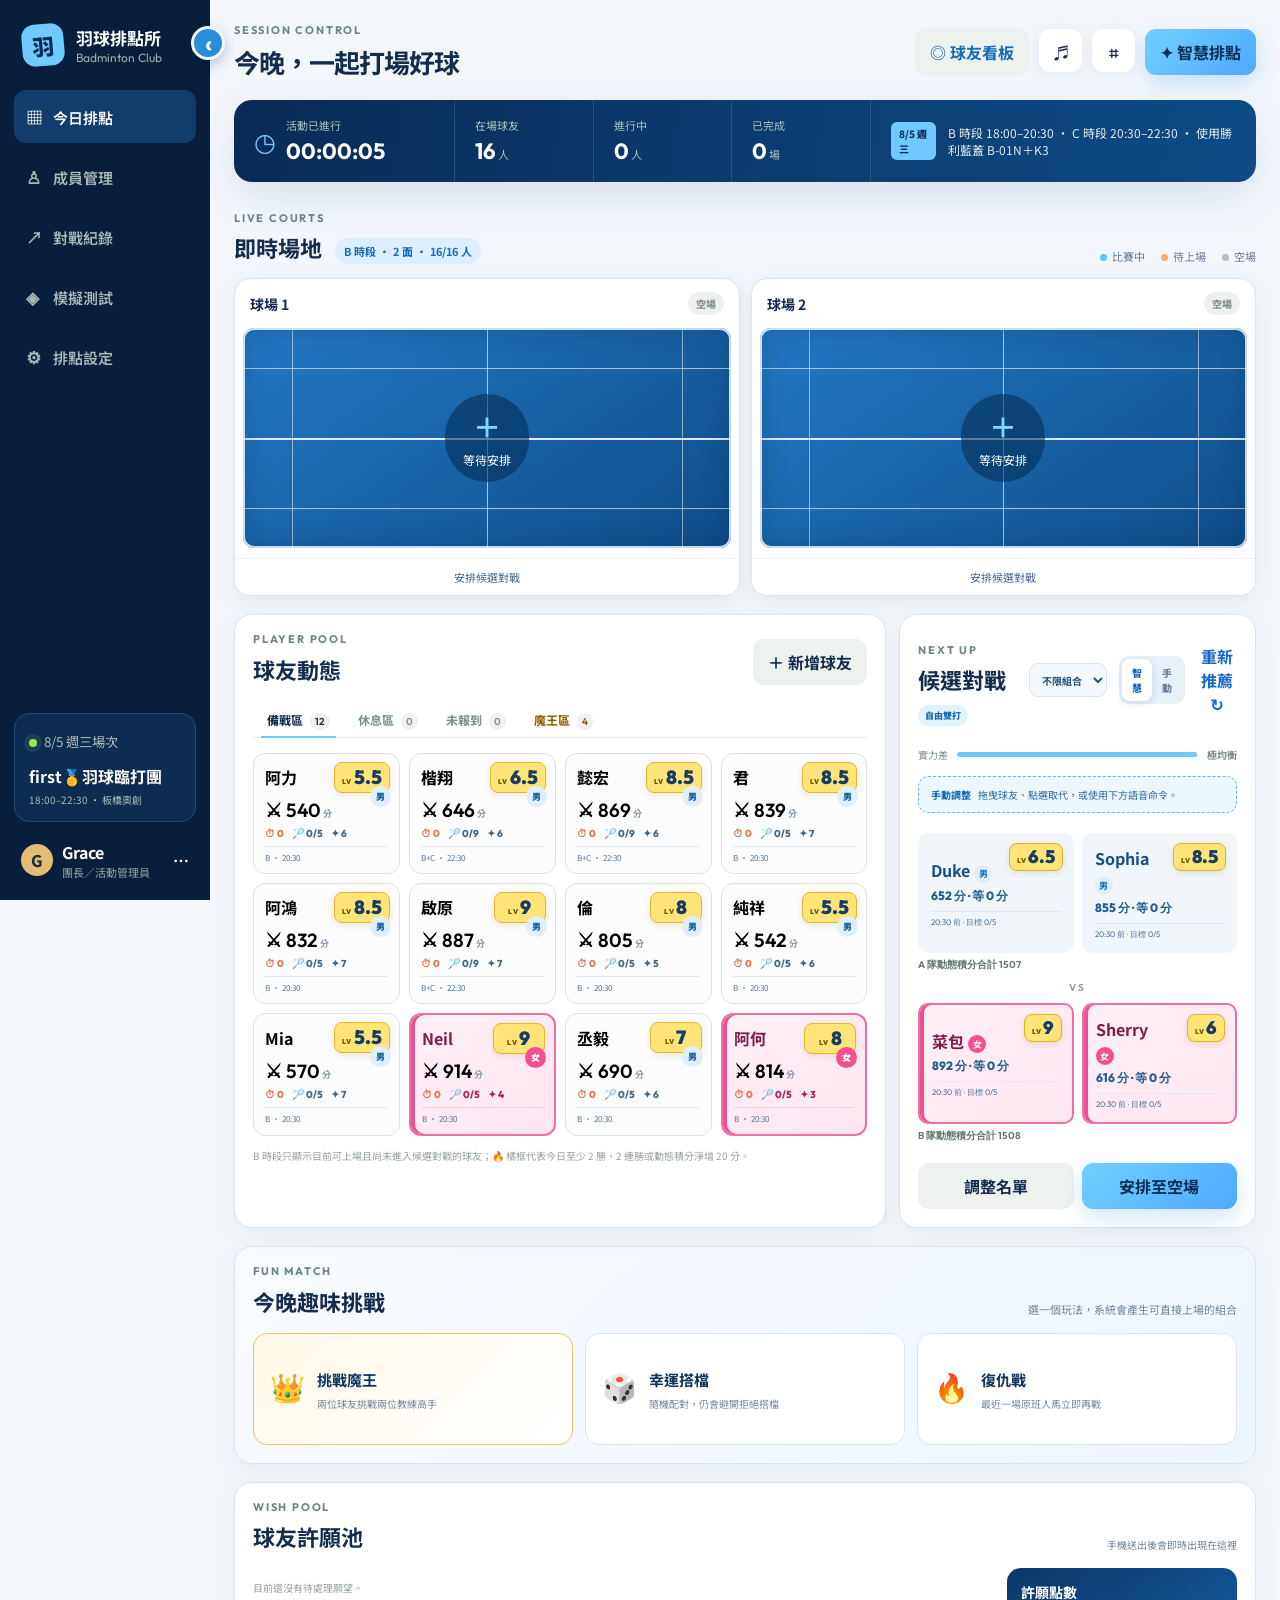
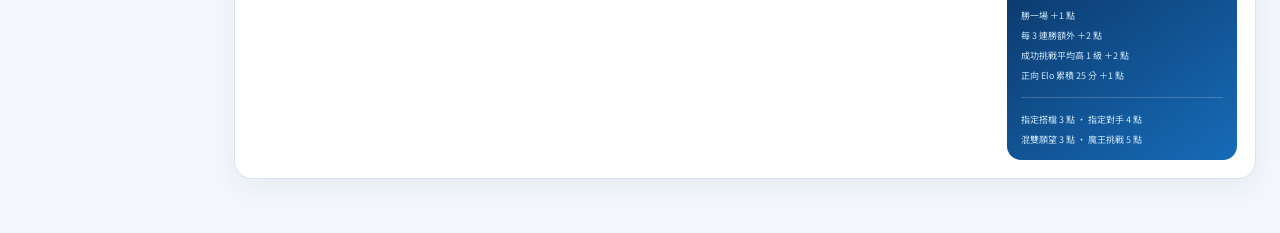
==== index.html @ 1ec9448b "Initial badminton management and player console" ====
<!doctype html>
<html lang="zh-Hant">
<head>
  <meta charset="UTF-8" />
  <meta name="viewport" content="width=device-width, initial-scale=1.0" />
  <meta name="theme-color" content="#102c2a" />
  <title>羽球排點所｜團隊場次管理</title>
  <link rel="preconnect" href="https://fonts.googleapis.com">
  <link rel="preconnect" href="https://fonts.gstatic.com" crossorigin>
  <link href="https://fonts.googleapis.com/css2?family=Noto+Sans+TC:wght@400;500;600;700;800;900&family=Outfit:wght@500;600;700&display=swap" rel="stylesheet">
  <link rel="stylesheet" href="styles.css" />
</head>
<body>
  <div class="app-shell" id="app-shell">
    <aside class="sidebar" aria-label="主要功能選單">
      <div class="brand"><span class="brand-mark">羽</span><div><strong>羽球排點所</strong><small>Badminton Club</small></div></div>
      <button class="sidebar-toggle" id="sidebar-toggle" type="button" aria-label="收起選單" aria-expanded="true" title="收起選單"><span>‹</span></button>
      <nav id="nav">
        <button class="nav-item active" data-view="courts" title="今日排點"><span>▦</span><em>今日排點</em></button>
        <button class="nav-item" data-view="members" title="成員管理"><span>♙</span><em>成員管理</em></button>
        <button class="nav-item" data-view="history" title="對戰紀錄"><span>↗</span><em>對戰紀錄</em></button>
        <button class="nav-item" data-view="simulation" title="模擬測試"><span>◈</span><em>模擬測試</em></button>
        <button class="nav-item" data-view="settings" title="排點設定"><span>⚙</span><em>排點設定</em></button>
      </nav>
      <div class="session-mini">
        <span class="live-dot"></span><small>8/5 週三場次</small>
        <strong>first🥇羽球臨打團</strong>
        <p>18:00–22:30 · 板橋奧創</p>
      </div>
      <button class="profile"><span class="avatar">G</span><span><strong>Grace</strong><small>團長／活動管理員</small></span><b>⋯</b></button>
    </aside>

    <main>
      <header class="topbar">
        <div><p class="eyebrow" id="eyebrow">SESSION CONTROL</p><h1 id="page-title">今晚，一起打場好球</h1></div>
        <div class="header-actions"><button class="secondary live-board-button" id="open-live-board">◎ 球友看板</button><button class="icon-button" id="sound-toggle" title="語音播報">♬</button><button class="icon-button" id="fullscreen" title="全螢幕">⌗</button><button class="primary" id="auto-arrange">✦ 智慧排點</button></div>
      </header>

      <section id="courts-view" class="view active">
        <div class="status-strip">
          <div><span class="status-icon">◷</span><p>活動已進行</p><strong id="elapsed">01:26:32</strong></div>
          <div><p>在場球友</p><strong id="onsite-count">18</strong><small> 人</small></div>
          <div><p>進行中</p><strong id="playing-count">8</strong><small> 人</small></div>
          <div><p>已完成</p><strong id="finished-count">12</strong><small> 場</small></div>
          <div class="announcement"><span>8/5 週三</span><p id="announcement">B 時段 18:00–20:30 · C 時段 20:30–22:30 · 使用勝利藍蓋 B-01N＋K3</p></div>
        </div>

        <div class="section-heading"><div><p class="eyebrow">LIVE COURTS</p><h2>即時場地 <span id="court-session-label" class="session-court-badge"></span></h2></div><div class="legend"><span><i class="dot playing"></i>比賽中</span><span><i class="dot ready"></i>待上場</span><span><i class="dot idle"></i>空場</span></div></div>
        <div id="court-grid" class="court-grid"></div>

        <div class="workspace-grid">
          <section class="panel player-pool">
            <div class="panel-head"><div><p class="eyebrow">PLAYER POOL</p><h2>球友動態</h2></div><button class="secondary" id="add-player">＋ 新增球友</button></div>
            <div class="tabs" id="pool-tabs"><button class="active" data-pool="waiting">備戰區 <b id="waiting-badge">0</b></button><button data-pool="resting">休息區 <b id="resting-badge">0</b></button><button data-pool="absent">未報到 <b id="absent-badge">0</b></button><button class="boss-tab" data-pool="boss">魔王區 <b id="boss-badge">4</b></button></div>
            <div id="player-pool" class="player-cards"></div>
            <p class="pool-hint" id="pool-availability-hint">備戰區只顯示目前時段可上場的球友。</p>
          </section>

          <section class="panel next-up" id="next-up-panel">
            <div class="panel-head"><div><p class="eyebrow">NEXT UP</p><h2>候選對戰 <span id="suggestion-match-type" class="match-type-tag">自由雙打</span></h2></div><div class="candidate-controls"><select id="match-type-mode" aria-label="雙打模式"><option value="any">不限組合</option><option value="men">男雙</option><option value="women">女雙</option><option value="mixed">混雙</option></select><div class="mode-toggle" aria-label="排點模式"><button id="auto-mode" class="active" aria-pressed="true">智慧</button><button id="manual-mode" aria-pressed="false">手動</button></div><button class="text-button" id="refresh-match">重新推薦 ↻</button></div></div>
            <div class="match-balance"><span>實力差</span><div><i id="balance-bar"></i></div><strong id="balance-label">均衡</strong></div>
            <div id="manual-guide" class="manual-guide" hidden><b>手動調整</b><span>從左側拖曳球友到下方任一人名；手機可先點球友，再點要取代的位置。</span></div>
            <form id="voice-command-form" class="voice-command-bar" hidden><button id="voice-listen" type="button" aria-label="開始語音輸入">🎙 說話</button><input id="voice-command" autocomplete="off" enterkeyhint="go" placeholder="例如：阿力換楷翔"><button type="submit">套用</button><small id="voice-command-hint">可說「阿力換楷翔」或「第一位換阿力」</small></form>
            <div id="suggestion" class="suggestion"></div>
            <div class="suggestion-actions"><button class="secondary" id="edit-suggestion">調整名單</button><button class="primary wide" id="assign-match">安排至空場</button></div>
          </section>
        </div>

        <section class="panel fun-zone">
          <div class="panel-head"><div><p class="eyebrow">FUN MATCH</p><h2>今晚趣味挑戰</h2></div><span id="fun-status" class="fun-status">選一個玩法，系統會產生可直接上場的組合</span></div>
          <div class="fun-activities">
            <button class="fun-activity boss-challenge" data-fun="boss"><span>👑</span><strong>挑戰魔王</strong><small>兩位球友挑戰兩位教練高手</small></button>
            <button class="fun-activity" data-fun="lucky"><span>🎲</span><strong>幸運搭檔</strong><small>隨機配對，仍會避開拒絕搭檔</small></button>
            <button class="fun-activity" data-fun="revenge"><span>🔥</span><strong>復仇戰</strong><small>最近一場原班人馬立即再戰</small></button>
          </div>
        </section>

        <section class="panel wish-zone">
          <div class="panel-head"><div><p class="eyebrow">WISH POOL</p><h2>球友許願池</h2></div><span class="wish-sync">手機送出後會即時出現在這裡</span></div>
          <div class="wish-layout"><div id="admin-wish-list" class="admin-wish-list"><p class="pool-hint">目前還沒有球友許願。</p></div><aside class="wish-rules"><strong>許願點數</strong><span>勝一場 ＋1 點</span><span>每 3 連勝額外 ＋2 點</span><span>成功挑戰平均高 1 級 ＋2 點</span><span>正向 Elo 累積 25 分 ＋1 點</span><hr><span>指定搭檔 3 點 · 指定對手 4 點</span><span>混雙願望 3 點 · 魔王挑戰 5 點</span></aside></div>
        </section>
      </section>

      <section id="members-view" class="view">
        <div class="page-toolbar"><div><p class="eyebrow">CLUB ROSTER</p><h2>成員管理</h2><p>管理常駐球友、程度分數與搭檔偏好。</p></div><button class="primary" id="add-member">＋ 新增成員</button></div>
        <div class="member-summary" id="member-summary"></div>
        <div class="panel table-panel"><div class="table-tools"><input id="member-search" placeholder="搜尋姓名…"/><select id="level-filter"><option value="all">所有程度</option><option value="進階">進階</option><option value="中階">中階</option><option value="初階">初階</option></select></div><div class="table-wrap"><table><thead><tr><th>成員（點名稱編輯）</th><th>性別</th><th>報名等級</th><th>動態積分</th><th>許願點</th><th>程度</th><th>出席</th><th>勝率</th><th>偏好搭檔</th><th>拒絕搭檔</th><th>可上場時段</th><th>目標場數</th></tr></thead><tbody id="member-table"></tbody></table></div></div>
      </section>

      <section id="history-view" class="view">
        <div class="page-toolbar"><div><p class="eyebrow">MATCH ARCHIVE</p><h2>今晚對戰紀錄</h2><p>快速回顧每場對戰、比分與積分變化。</p></div><button class="secondary" id="export-history">匯出 CSV</button></div>
        <div class="history-layout"><div class="panel"><div id="history-list" class="history-list"></div></div><aside class="panel leaderboard"><p class="eyebrow">LEADERBOARD</p><h2>今晚戰績</h2><div id="leaderboard"></div></aside></div>
      </section>

      <section id="simulation-view" class="view">
        <div class="page-toolbar"><div><p class="eyebrow">SIMULATION LAB</p><h2>排點模擬與品質測試</h2><p>使用目前的模擬球友資料，在不影響正式場次的情況下批次驗證排點結果。</p></div><div class="simulation-actions"><button class="secondary" id="export-simulation">匯出報告</button><button class="primary" id="run-simulation">▶ 執行 30 場測試</button></div></div>
        <div class="simulation-banner"><div><span class="pulse-ring"></span><strong id="simulation-status">測試資料已準備</strong><small id="simulation-time">等待執行</small></div><p>測試目標：兼顧實力平衡、等待公平與上場次數平均。</p></div>
        <div id="simulation-metrics" class="simulation-metrics"></div>
        <div class="simulation-layout">
          <section class="panel"><div class="panel-head"><div><p class="eyebrow">TEST RESULTS</p><h2>驗證項目</h2></div><span id="test-score" class="test-score">—</span></div><div id="test-results" class="test-results"></div></section>
          <section class="panel"><div class="panel-head"><div><p class="eyebrow">PARTICIPATION</p><h2>上場次數分布</h2></div></div><div id="participation-chart" class="participation-chart"></div></section>
        </div>
        <section class="panel simulation-table-panel"><div class="panel-head"><div><p class="eyebrow">MATCH SAMPLE</p><h2>排點明細</h2></div><span class="table-note">顯示最近一次測試的 30 場結果</span></div><div class="table-wrap"><table><thead><tr><th>場次</th><th>A 隊</th><th>A 隊總分</th><th>B 隊</th><th>B 隊總分</th><th>實力差</th><th>品質</th></tr></thead><tbody id="simulation-table"></tbody></table></div></section>
      </section>

      <section id="settings-view" class="view">
        <div class="page-toolbar"><div><p class="eyebrow">ARRANGEMENT RULES</p><h2>排點設定</h2><p>調整今晚的公平性、場地與輪替規則。</p></div><button class="primary" id="save-settings">儲存設定</button></div>
        <div class="settings-grid">
          <section class="panel setting-card"><p class="eyebrow">FAIRNESS</p><h3>選人策略</h3><label>優先目標<select id="priority-setting"><option>等待最久優先</option><option>已打較少優先</option><option>實力最接近優先</option></select></label><label class="switch-row"><span><b>實力配對</b><small>讓兩隊總分盡量接近</small></span><input type="checkbox" checked></label><label class="switch-row"><span><b>增加隨機性</b><small>在合理範圍內增加新鮮組合</small></span><input type="checkbox" checked></label><label class="switch-row"><span><b>避免重複搭檔</b><small>降低連續同隊機率</small></span><input type="checkbox" checked></label></section>
          <section class="panel setting-card"><p class="eyebrow">COURTS</p><h3>場地與輪替</h3><div class="court-plan"><span><b>B 時段</b><small>18:00–20:30 · 容量 16 人</small><strong>2 面</strong></span><span><b>C 時段</b><small>20:30–22:30 · 容量 24 人</small><strong>3 面</strong></span></div><div class="stepper-row"><span><b>每人上限</b><small>達上限後自動休息</small></span><div class="stepper"><button data-step="limit" data-delta="-1">−</button><strong id="limit-setting">9</strong><button data-step="limit" data-delta="1">＋</button></div></div><label class="switch-row"><span><b>自動安排下一場</b><small>只會安排至目前時段可用場地</small></span><input id="auto-setting" type="checkbox"></label><label class="switch-row"><span><b>語音播報</b><small>安排上場時朗讀球友名稱</small></span><input id="speech-setting" type="checkbox" checked></label></section>
          <section class="panel setting-card accent-card"><p class="eyebrow">SCORING</p><h3>積分與樂趣</h3><label class="switch-row"><span><b>賽後積分</b><small>依雙方實力更新積分</small></span><input type="checkbox" checked></label><label class="switch-row"><span><b>連勝徽章</b><small>連勝球友會獲得動態標記</small></span><input type="checkbox" checked></label><div class="fun-preview"><span>本週挑戰</span><strong>破冰王</strong><p>跟最多不同球友搭檔，即可解鎖 🏸</p></div></section>
        </div>
      </section>
    </main>
  </div>

  <div id="modal" class="modal" aria-hidden="true"><div class="modal-backdrop" data-close></div><div class="modal-card"><button class="modal-close" data-close>×</button><div id="modal-content"></div></div></div>
  <div id="toast" class="toast"></div>
  <script src="app.js"></script>
</body>
</html>
---- styles.css ----
:root{--ink:#142d4f;--muted:#687d98;--forest:#0b2e5a;--green:#176ac5;--mint:#ddebfa;--lime:#70c9ff;--cream:#f3f7fc;--white:#fff;--orange:#ef7d4f;--blue:#247fdf;--line:#dce6f2;--shadow:0 16px 40px rgba(14,57,105,.11)}
*{box-sizing:border-box}body{margin:0;background:var(--cream);color:var(--ink);font-family:"Noto Sans TC",sans-serif}button,input,select{font:inherit}button{cursor:pointer}.app-shell{min-height:100vh;display:grid;grid-template-columns:248px 1fr}.sidebar{background:#102c2a;color:white;padding:28px 18px 22px;display:flex;flex-direction:column;position:sticky;top:0;height:100vh}.brand{display:flex;align-items:center;gap:12px;padding:0 8px 30px}.brand-mark{display:grid;place-items:center;width:42px;height:42px;border-radius:13px;background:var(--lime);color:var(--forest);font-size:22px;font-weight:900;transform:rotate(-5deg)}.brand strong,.brand small{display:block}.brand strong{font-size:17px}.brand small{color:#9ab0aa;font:12px Outfit}nav{display:grid;gap:7px}.nav-item{border:0;background:transparent;color:#a8b9b5;border-radius:12px;padding:13px 14px;text-align:left;font-weight:600;font-size:15px}.nav-item span{display:inline-block;width:27px;font-size:17px}.nav-item.active,.nav-item:hover{color:#fff;background:#244743}.session-mini{margin-top:auto;padding:16px;background:#193936;border:1px solid #31534f;border-radius:15px}.session-mini .live-dot{display:inline-block;width:8px;height:8px;border-radius:50%;background:#95e85a;box-shadow:0 0 0 5px rgba(149,232,90,.1);margin-right:7px}.session-mini small{color:#aabbb7}.session-mini strong{display:block;margin:12px 0 4px}.session-mini p{font-size:11px;color:#aabbb7;margin:0}.profile{border:0;background:transparent;color:#fff;display:flex;align-items:center;gap:9px;padding:18px 7px 0;text-align:left}.profile span:nth-child(2){flex:1}.profile strong,.profile small{display:block}.profile small{color:#8ca39e;font-size:11px}.avatar{display:grid;place-items:center;width:32px;height:32px;border-radius:50%;background:#e5bc75;color:#17312e;font-weight:800}main{min-width:0;padding:32px 38px 60px}.topbar{display:flex;justify-content:space-between;align-items:center;margin-bottom:26px}.eyebrow{font:700 11px/1.2 Outfit,sans-serif;letter-spacing:1.8px;color:#6b857f;margin:0 0 6px}.topbar h1{font-size:29px;margin:0;letter-spacing:-1px}.header-actions{display:flex;gap:10px}.icon-button,.secondary,.primary,.text-button{border:0;border-radius:11px;padding:11px 15px;font-weight:700}.icon-button{width:43px;height:43px;background:#fff;color:var(--ink);box-shadow:0 3px 14px rgba(20,50,48,.07)}.primary{background:var(--lime);color:#16332e;box-shadow:0 8px 20px rgba(147,182,45,.2)}.primary:hover{transform:translateY(-1px)}.secondary{background:#edf2ef;color:var(--ink)}.text-button{background:transparent;color:var(--green);padding-inline:0}.view{display:none}.view.active{display:block}.status-strip{background:var(--forest);color:#fff;border-radius:18px;display:grid;grid-template-columns:1.15fr .72fr .72fr .72fr 2fr;overflow:hidden;box-shadow:var(--shadow)}.status-strip>div{padding:17px 20px;border-right:1px solid rgba(255,255,255,.12)}.status-strip>div:last-child{border:0}.status-strip p{font-size:11px;color:#abc2bc;margin:0 0 4px}.status-strip strong{font:700 22px Outfit}.status-strip small{font-size:11px;color:#abc2bc}.status-icon{float:left;font-size:25px;margin:5px 10px 0 0;color:var(--lime)}.status-strip .announcement{display:flex;align-items:center;gap:12px}.announcement span{background:var(--lime);color:var(--forest);padding:4px 8px;border-radius:6px;font-size:10px;font-weight:800}.announcement p{margin:0;color:#e1ebe8;font-size:12px}.section-heading,.panel-head,.page-toolbar{display:flex;justify-content:space-between;align-items:end}.section-heading{margin:30px 0 14px}.section-heading h2,.panel-head h2,.page-toolbar h2{margin:0;font-size:22px}.legend{display:flex;gap:16px;color:var(--muted);font-size:11px}.dot{display:inline-block;width:7px;height:7px;border-radius:50%;margin-right:5px}.dot.playing{background:#61c59d}.dot.ready{background:#eab45e}.dot.idle{background:#b7c1bd}.court-grid{display:grid;grid-template-columns:repeat(4,minmax(210px,1fr));gap:13px}.court-card{background:#fff;border-radius:16px;overflow:hidden;border:1px solid #e6ebe7;box-shadow:0 8px 22px rgba(22,55,51,.07)}.court-top{display:flex;justify-content:space-between;align-items:center;padding:13px 15px}.court-top strong{font-size:14px}.court-status{font-size:10px;padding:4px 8px;border-radius:99px;background:#e3f5ed;color:#27755f;font-weight:800}.court-card.idle .court-status{background:#eef0ef;color:#84908d}.court-body{margin:0 10px 10px;border-radius:11px;background:#3c6c61;color:white;min-height:178px;position:relative;overflow:hidden;padding:12px}.court-body:before,.court-body:after{content:"";position:absolute;background:rgba(255,255,255,.45)}.court-body:before{width:1px;height:100%;left:50%;top:0}.court-body:after{height:1px;width:100%;left:0;top:50%}.net{position:absolute;top:49%;left:0;width:100%;border-top:1px dashed rgba(255,255,255,.75);z-index:1}.teams{height:153px;display:grid;grid-template-rows:1fr 1fr;position:relative;z-index:2}.team{display:grid;grid-template-columns:1fr 1fr;align-items:center;text-align:center}.team:first-child{border-bottom:1px solid rgba(255,255,255,.5)}.court-player strong,.court-player small{display:block}.court-player strong{font-size:13px}.court-player small{font:500 10px Outfit;color:#dbe9e5}.team-score{position:absolute;right:8px;top:50%;transform:translateY(-50%);background:#173e38;padding:2px 7px;border-radius:5px;font:700 10px Outfit}.court-actions{display:flex;border-top:1px solid #eef1ef}.court-actions button{flex:1;border:0;background:#fff;padding:10px 4px;font-size:11px;color:#536b66}.court-actions button+button{border-left:1px solid #eef1ef}.court-card.idle .court-body{display:grid;place-items:center;background:#edf1ed;color:#78908a}.empty-court{text-align:center}.empty-court b{display:block;font-size:28px;color:#b8c6c2}.empty-court span{font-size:12px}.workspace-grid{display:grid;grid-template-columns:1.5fr .82fr;gap:16px;margin-top:18px}.panel{background:#fff;border:1px solid #e2e7e3;border-radius:18px;padding:20px;box-shadow:0 8px 25px rgba(22,55,51,.06)}.tabs{display:flex;border-bottom:1px solid #e8ece9;margin:17px 0 15px}.tabs button{border:0;background:transparent;color:#78908a;padding:9px 14px;font-weight:700;font-size:12px;position:relative}.tabs button.active{color:var(--ink)}.tabs button.active:after{content:"";position:absolute;bottom:-1px;height:2px;background:var(--lime);left:8px;right:8px}.tabs b{font:600 10px Outfit;background:#eef1ef;border-radius:99px;padding:2px 5px;margin-left:4px}.player-cards{display:grid;grid-template-columns:repeat(5,minmax(90px,1fr));gap:9px;min-height:158px}.player-card{border:1px solid #dce4df;background:#fbfcfb;border-radius:12px;padding:11px;position:relative;text-align:left;min-width:0}.player-card:hover{border-color:#7a9a91;transform:translateY(-2px)}.player-card .level{position:absolute;right:8px;top:8px;font-size:9px;padding:2px 5px;border-radius:4px;background:#e2f2eb;color:#35735f}.player-card strong{display:block;white-space:nowrap;overflow:hidden;text-overflow:ellipsis;padding-right:26px}.player-card .rating{font:600 19px Outfit;margin:12px 0 2px}.player-card small{color:#81918d;font-size:10px}.wait-time{color:#df754b!important}.pool-hint{font-size:10px;color:#97a29f;margin:12px 0 0}.match-balance{display:grid;grid-template-columns:auto 1fr auto;gap:9px;align-items:center;font-size:10px;color:#7b8d89;margin-top:20px}.match-balance>div{height:5px;background:#e8ece9;border-radius:5px;overflow:hidden}.match-balance i{display:block;height:100%;width:76%;background:var(--lime);border-radius:5px}.suggestion{margin:20px 0}.suggestion-team{display:grid;grid-template-columns:1fr 1fr;gap:8px}.suggestion-player{padding:12px;background:#f2f6f3;border-radius:10px}.suggestion-player strong,.suggestion-player small{display:block}.suggestion-player small{font:11px Outfit;color:#82908d}.versus{text-align:center;color:#91a09c;font:700 10px Outfit;letter-spacing:2px;margin:9px}.team-total{font:600 10px Outfit;color:#60736e;margin-top:5px}.suggestion-actions{display:flex;gap:8px}.suggestion-actions button{flex:1}.wide{min-width:140px}.page-toolbar{margin-bottom:20px}.page-toolbar>div>p:last-child{font-size:12px;color:#7b8986;margin:5px 0 0}.member-summary{display:grid;grid-template-columns:repeat(4,1fr);gap:12px;margin-bottom:14px}.summary-card{padding:18px;background:#fff;border:1px solid #e2e7e3;border-radius:15px}.summary-card span{font-size:11px;color:#7d8e89}.summary-card strong{display:block;font:700 25px Outfit;margin-top:4px}.table-panel{padding:0;overflow:hidden}.table-tools{display:flex;gap:10px;padding:16px;border-bottom:1px solid #e8ece9}.table-tools input,.table-tools select,.setting-card select{border:1px solid #dce4df;background:#fff;border-radius:9px;padding:9px 12px;color:var(--ink)}.table-tools input{min-width:260px}.table-wrap{overflow:auto}table{width:100%;border-collapse:collapse;font-size:12px}th{text-align:left;color:#81908c;font-size:10px;letter-spacing:.5px;padding:12px 16px;background:#fafbf9}td{padding:13px 16px;border-top:1px solid #edf0ee}.member-cell{display:flex;align-items:center;gap:9px}.tiny-avatar{width:30px;height:30px;display:grid;place-items:center;border-radius:9px;background:#e5efe9;font-weight:800}.pill{display:inline-block;border-radius:99px;padding:3px 8px;background:#edf4ef;color:#3b6f5e;font-size:10px}.row-action{border:0;background:transparent;color:#7b8c87}.history-layout{display:grid;grid-template-columns:1.6fr .65fr;gap:16px}.history-list{display:grid;gap:8px}.history-row{display:grid;grid-template-columns:55px 1fr 55px 1fr 80px;align-items:center;gap:10px;background:#f7f9f7;padding:12px;border-radius:11px}.history-row .result{font:800 12px Outfit;color:var(--green)}.history-row .teams-side strong{display:block;font-size:12px}.history-row .teams-side small{font:10px Outfit;color:#899692}.history-row .score{text-align:center;font:700 18px Outfit}.history-row time{text-align:right;font-size:10px;color:#85938f}.leaderboard h2{margin:0 0 16px}.leader-row{display:grid;grid-template-columns:24px 1fr auto;gap:9px;align-items:center;border-top:1px solid #edf0ee;padding:12px 0;font-size:12px}.leader-row strong:last-child{font:700 13px Outfit;color:var(--green)}.settings-grid{display:grid;grid-template-columns:1fr 1fr 1fr;gap:15px}.setting-card h3{margin:0 0 20px}.setting-card label:not(.switch-row){display:grid;gap:8px;font-size:12px;margin-bottom:18px}.switch-row,.stepper-row{display:flex;justify-content:space-between;align-items:center;padding:14px 0;border-top:1px solid #edf0ee}.switch-row b,.switch-row small,.stepper-row b,.stepper-row small{display:block}.switch-row small,.stepper-row small{font-size:10px;color:#879590;margin-top:2px}.switch-row input{appearance:none;width:38px;height:21px;background:#d5dcd8;border-radius:20px;position:relative}.switch-row input:after{content:"";position:absolute;width:17px;height:17px;border-radius:50%;background:#fff;left:2px;top:2px;transition:.2s}.switch-row input:checked{background:var(--green)}.switch-row input:checked:after{left:19px}.stepper{display:flex;align-items:center;border:1px solid #dce4df;border-radius:8px;overflow:hidden}.stepper button{border:0;background:#f1f4f2;width:30px;height:30px}.stepper strong{width:32px;text-align:center;font:700 13px Outfit}.accent-card{background:var(--forest);color:#fff}.accent-card .eyebrow,.accent-card small{color:#a4bbb5}.accent-card .switch-row{border-color:#345650}.fun-preview{margin-top:18px;background:var(--lime);color:var(--ink);padding:18px;border-radius:13px}.fun-preview span{font-size:10px;font-weight:800}.fun-preview strong{display:block;font-size:21px;margin:4px 0}.fun-preview p{font-size:10px;margin:0}.modal{position:fixed;inset:0;z-index:50;display:none}.modal.open{display:grid;place-items:center}.modal-backdrop{position:absolute;inset:0;background:rgba(10,32,29,.62);backdrop-filter:blur(4px)}.modal-card{position:relative;background:#fff;border-radius:20px;width:min(480px,calc(100% - 28px));padding:27px;box-shadow:0 30px 80px rgba(0,0,0,.25);max-height:90vh;overflow:auto}.modal-close{position:absolute;right:16px;top:14px;border:0;background:#edf1ef;border-radius:50%;width:30px;height:30px}.modal h2{margin:0 0 6px}.modal .sub{color:#82918d;font-size:12px;margin:0 0 20px}.form-grid{display:grid;grid-template-columns:1fr 1fr;gap:12px}.form-grid label{display:grid;gap:6px;font-size:11px;color:#667a75}.form-grid input,.form-grid select{border:1px solid #d8e0db;border-radius:9px;padding:10px}.form-grid .full{grid-column:1/-1}.modal-actions{display:flex;justify-content:flex-end;gap:8px;margin-top:22px}.result-picker{display:grid;grid-template-columns:1fr auto 1fr;align-items:center;gap:10px;margin:20px 0}.result-team{background:#eff5f1;padding:14px;border-radius:11px;text-align:center}.result-team label{display:block;font-size:10px;color:#71837e}.result-team input{width:64px;border:0;background:transparent;font:700 28px Outfit;text-align:center;color:var(--ink)}.toast{position:fixed;right:25px;bottom:25px;background:#153936;color:#fff;padding:13px 18px;border-radius:11px;box-shadow:var(--shadow);font-size:12px;transform:translateY(90px);opacity:0;transition:.25s;z-index:70}.toast.show{transform:none;opacity:1}
@media(max-width:1100px){.court-grid{grid-template-columns:repeat(2,1fr)}.player-cards{grid-template-columns:repeat(4,1fr)}.settings-grid{grid-template-columns:1fr 1fr}.accent-card{grid-column:1/-1}.status-strip{grid-template-columns:repeat(4,1fr)}.status-strip .announcement{grid-column:1/-1}}
/* Blue court theme */
.sidebar{background:#071f3d}.nav-item.active,.nav-item:hover{background:#123c69}.session-mini{background:#0d2c51;border-color:#214b77}.court-body{background:linear-gradient(145deg,#1b63a7,#174f8a)}.court-card{border-color:#d9e5f1}.court-card.idle .court-body{background:#e8f1fa;color:#6d8cad}.court-actions button{color:#486a8d}.court-status{background:#dceeff;color:#1767b6}.player-card .level{background:#e2f0ff;color:#2469ad}.summary-card,.panel{border-color:#dae5f1}.accent-card{background:linear-gradient(145deg,#0a2c58,#104b88)}.fun-preview{background:#70c9ff}.suggestion-player,.history-row{background:#f1f6fb}.tiny-avatar{background:#e0edfa}.pill{background:#e5f1fd;color:#2768aa}.toast{background:#0b3767}.status-strip{background:linear-gradient(100deg,#092b55,#0e4b87)}.primary{background:linear-gradient(135deg,#72d0ff,#4da9ff);color:#0b2e56;box-shadow:0 8px 20px rgba(52,139,222,.22)}.brand-mark{background:#70c9ff;color:#082d56}.dot.playing{background:#58c7ff}.dot.ready{background:#f0b660}.switch-row input:checked{background:#247fdf}
.simulation-actions{display:flex;gap:9px}.simulation-banner{display:flex;justify-content:space-between;align-items:center;padding:16px 20px;margin-bottom:14px;border-radius:15px;background:linear-gradient(100deg,#0a2f5e,#126bb4);color:#fff;box-shadow:var(--shadow)}.simulation-banner>div{display:flex;align-items:center;gap:10px}.simulation-banner small{color:#b9d9f4}.simulation-banner p{font-size:11px;color:#c7e2f5}.pulse-ring{width:10px;height:10px;border-radius:50%;background:#66d0ff;box-shadow:0 0 0 6px rgba(102,208,255,.16)}.simulation-metrics{display:grid;grid-template-columns:repeat(5,1fr);gap:11px;margin-bottom:14px}.metric-card{position:relative;overflow:hidden;background:#fff;border:1px solid #d9e5f1;border-radius:15px;padding:17px}.metric-card:after{content:"";position:absolute;width:62px;height:62px;right:-22px;top:-24px;border-radius:50%;background:#e2f2ff}.metric-card span{font-size:10px;color:#71869d}.metric-card strong{display:block;font:700 25px Outfit;margin-top:5px}.metric-card small{display:block;margin-top:4px;font-size:9px;color:#8798aa}.metric-card.good strong{color:#176ec4}.simulation-layout{display:grid;grid-template-columns:.9fr 1.1fr;gap:14px;margin-bottom:14px}.test-score{padding:5px 10px;border-radius:99px;background:#e7f3ff;color:#176bb8;font:700 11px Outfit}.test-results{margin-top:15px}.test-row{display:grid;grid-template-columns:24px 1fr auto;gap:10px;align-items:center;padding:11px 0;border-top:1px solid #e8eef5}.test-icon{display:grid;place-items:center;width:22px;height:22px;border-radius:50%;background:#dff3e8;color:#168150;font-size:11px;font-weight:900}.test-icon.fail{background:#ffebe7;color:#c9573d}.test-row strong,.test-row small{display:block}.test-row strong{font-size:12px}.test-row small{font-size:9px;color:#8293a5}.test-row>b{font:700 10px Outfit;color:#658098}.participation-chart{display:grid;gap:8px;margin-top:17px;max-height:304px;overflow:auto;padding-right:5px}.chart-row{display:grid;grid-template-columns:58px 1fr 30px;align-items:center;gap:8px}.chart-row span{font-size:10px;white-space:nowrap;overflow:hidden;text-overflow:ellipsis}.chart-bar{height:8px;background:#e8eff6;border-radius:8px;overflow:hidden}.chart-bar i{display:block;height:100%;border-radius:8px;background:linear-gradient(90deg,#2d8de8,#6bcaff)}.chart-row strong{font:700 10px Outfit;text-align:right}.simulation-table-panel{padding:20px 0 0}.simulation-table-panel .panel-head{padding:0 20px 15px}.table-note{font-size:10px;color:#8294a7}.quality-pill{display:inline-block;padding:3px 7px;border-radius:99px;font-size:9px;font-weight:800;background:#e2f4eb;color:#178151}.quality-pill.warn{background:#fff1dc;color:#b86c13}
@media(max-width:1100px){.simulation-metrics{grid-template-columns:repeat(3,1fr)}}
@media(max-width:760px){.sidebar nav{grid-template-columns:repeat(5,1fr)}.simulation-actions{flex-direction:column}.simulation-banner{align-items:flex-start}.simulation-banner p{display:none}.simulation-metrics{grid-template-columns:1fr 1fr}.simulation-layout{grid-template-columns:1fr}.metric-card strong{font-size:21px}}
.form-grid input[readonly]{background:#eaf3fc;color:#1766ad;font-weight:800}.form-grid #initial-rating-preview{margin:0;padding:10px 12px;border-radius:9px;background:#edf6ff;color:#276aab;font-weight:700}.player-card .rating:after{content:" 分";font-size:9px;color:#7890a8;font-family:"Noto Sans TC"}
.candidate-controls{display:flex;align-items:center;gap:12px}.mode-toggle{display:flex;padding:3px;border-radius:10px;background:#e8f0f8}.mode-toggle button{border:0;background:transparent;color:#66809b;border-radius:8px;padding:6px 10px;font-size:10px;font-weight:800}.mode-toggle button.active{background:#fff;color:#1266b4;box-shadow:0 2px 8px rgba(24,77,128,.14)}.manual-guide{display:flex;gap:7px;align-items:flex-start;margin-top:14px;padding:10px 12px;border:1px dashed #67b8f4;border-radius:10px;background:#edf7ff;color:#326e9f;font-size:10px}.manual-guide b{white-space:nowrap;color:#0e69b8}.next-up.manual-active{box-shadow:0 0 0 2px rgba(70,166,240,.18),0 8px 25px rgba(22,55,51,.06)}.player-card[draggable="true"]{cursor:grab}.player-card[draggable="true"]:active{cursor:grabbing}.player-card.dragging{opacity:.45;transform:scale(.97)}.player-card.manual-selectable:before{content:"⋮⋮";position:absolute;left:7px;top:6px;color:#6b9cc7;font-size:9px}.player-card.manual-selectable strong{padding-left:9px}.player-card.selected-player{border-color:#258de8;background:#eaf5ff;box-shadow:0 0 0 2px rgba(37,141,232,.16)}.suggestion-player{border:1px solid transparent;text-align:left;color:inherit;width:100%;position:relative}.suggestion-player.drop-target{cursor:pointer;border-style:dashed;border-color:#9fc9ec}.suggestion-player.drop-target:after{content:"拖放取代";position:absolute;right:7px;top:6px;font-size:8px;color:#5c96c5;opacity:0}.suggestion-player.drop-target:hover,.suggestion-player.drag-over{border-color:#238ee8;background:#e3f3ff;box-shadow:0 0 0 3px rgba(35,142,232,.12)}.suggestion-player.drop-target:hover:after,.suggestion-player.drag-over:after{opacity:1}.suggestion-player.slot-selected{border-color:#238ee8;background:#e3f3ff}.manual-slot-label{display:block;margin-top:4px;font-size:8px!important;color:#2678b9!important;font-weight:700}.manual-active #refresh-match{opacity:.4;pointer-events:none}.manual-active .suggestion{margin-top:14px}
@media(max-width:760px){.candidate-controls{align-items:flex-end;flex-direction:column;gap:3px}.manual-guide{line-height:1.5}.suggestion-player.drop-target:after{display:none}}
.schedule-meta,.candidate-meta{display:block;margin-top:6px!important;padding-top:5px;border-top:1px solid #e1eaf3;color:#52789b!important;font-size:8px!important}.schedule-meta.urgent,.candidate-meta:has(+.manual-slot-label){color:#d56b37!important}.player-card.outside-window{opacity:.58;background:#f2f4f6}.player-card.outside-window .schedule-meta{color:#8b96a0!important}.time-window{white-space:nowrap;color:#376b9c}.table-panel table{min-width:1320px}.modal-card{width:min(660px,calc(100% - 28px))}.preference-field{min-width:0;margin:4px 0 0;padding:12px;border:1px solid #dce6f1;border-radius:11px}.preference-field legend{padding:0 6px;font-size:11px;font-weight:800;color:#285f91}.preference-field legend small{font-weight:500;color:#7b8fa3}.preference-field.danger{border-color:#f0d9d4}.preference-field.danger legend{color:#a94c3d}.partner-picker{display:grid;grid-template-columns:repeat(4,minmax(0,1fr));gap:6px;max-height:128px;overflow:auto}.partner-option{display:flex!important;grid-template:none!important;align-items:center;gap:5px!important;padding:6px 7px;border-radius:7px;background:#f1f6fb;color:#315b82!important;font-size:10px!important;margin:0!important}.partner-option input{margin:0;padding:0;width:13px;height:13px}.preference-field.danger .partner-option{background:#fff4f2}.schedule-explain{display:flex;gap:8px;margin-top:14px;padding:11px 12px;border-radius:10px;background:#eef6fd;color:#496d8d;font-size:10px}.schedule-explain b{white-space:nowrap;color:#1768ad}
@media(max-width:760px){.partner-picker{grid-template-columns:repeat(2,minmax(0,1fr))}.schedule-explain{display:block}.schedule-explain b{display:block;margin-bottom:4px}}
/* 11-inch iPad and touch-first operation */
html{-webkit-text-size-adjust:100%}body{-webkit-tap-highlight-color:transparent;overscroll-behavior-y:none}button,.nav-item,.player-card,.suggestion-player{touch-action:manipulation}
.touch-drag-handle{position:absolute;left:5px;top:5px;z-index:3;display:grid;place-items:center;width:30px;height:30px;border-radius:9px;background:#e4f2ff;color:#1675c8;font-size:20px;line-height:1;touch-action:none;user-select:none;-webkit-user-select:none}.touch-drag-ghost{position:fixed!important;z-index:9999!important;left:0!important;top:0!important;margin:0!important;pointer-events:none!important;opacity:.88;box-shadow:0 16px 40px rgba(7,42,75,.28)!important;transform-origin:top left}.player-card.manual-selectable:has(.touch-drag-handle) strong{padding-left:25px}
@media(min-width:901px) and (max-width:1280px){.app-shell{grid-template-columns:210px 1fr}.sidebar{padding:24px 14px 20px}.brand{padding-bottom:24px}.nav-item{padding:14px 12px}.session-mini{padding:14px}.session-mini p{font-size:10px}main{padding:24px 24px 54px}.topbar{margin-bottom:20px}.topbar h1{font-size:26px}.court-grid{gap:11px}.court-card{min-width:0}.court-body{margin-inline:8px}.workspace-grid{gap:13px}.panel{padding:18px}.player-cards{grid-template-columns:repeat(4,minmax(112px,1fr))}.player-card{min-height:122px}.suggestion-player{min-height:82px}.member-summary{gap:10px}.summary-card{padding:16px}.settings-grid{gap:12px}}
@media(max-width:900px){.app-shell{display:block}.sidebar{position:fixed;z-index:40;inset:auto 0 0 0;width:100%;height:82px;padding:7px 10px;background:#071f3d}.brand,.session-mini,.profile{display:none}.sidebar nav{height:100%;display:grid;grid-template-columns:repeat(5,1fr);gap:4px}.nav-item{min-height:64px;padding:7px 3px;text-align:center;font-size:11px;border-radius:11px}.nav-item span{display:block;width:auto;margin-bottom:2px;font-size:19px}main{padding:20px 18px 112px}.topbar{align-items:flex-start;margin-bottom:20px}.topbar h1{font-size:25px}.topbar .eyebrow{display:none}.header-actions{gap:7px}.header-actions .icon-button{display:none}.status-strip{grid-template-columns:repeat(4,1fr);border-radius:15px}.status-strip>div{padding:14px 12px}.status-strip .announcement{grid-column:1/-1}.section-heading{margin-top:24px}.court-grid{grid-template-columns:repeat(2,minmax(0,1fr));gap:12px}.court-body{min-height:180px}.court-actions button{min-height:48px;font-size:13px}.workspace-grid,.history-layout{grid-template-columns:1fr}.next-up{order:-1}.player-cards{grid-template-columns:repeat(4,minmax(0,1fr));gap:10px}.player-card{min-height:128px;padding:13px}.player-card strong{font-size:15px}.player-card .rating{font-size:22px}.tabs button{min-height:48px;padding-inline:18px}.suggestion-player{min-height:88px;padding:14px}.suggestion-player strong{font-size:15px}.suggestion-actions button{min-height:50px}.member-summary{grid-template-columns:1fr 1fr}.settings-grid,.simulation-layout{grid-template-columns:1fr}.accent-card{grid-column:auto}.simulation-actions{flex-direction:column}.simulation-banner{align-items:flex-start}.simulation-banner p{display:none}.simulation-metrics{grid-template-columns:1fr 1fr}.history-row{grid-template-columns:44px 1fr 46px 1fr}.history-row time{display:none}.page-toolbar{align-items:flex-start}.table-tools input{min-width:0;flex:1}.modal-card{width:min(720px,calc(100% - 24px));padding:24px;max-height:92vh}.form-grid input,.form-grid select{min-height:48px;font-size:16px}.partner-option{min-height:44px;font-size:12px!important}.partner-option input{width:19px;height:19px}.modal-actions button{min-height:48px}.candidate-controls{gap:8px}.mode-toggle button{min-height:44px;padding-inline:16px;font-size:12px}.manual-guide{font-size:12px;line-height:1.55}.suggestion-player.drop-target:after{display:none}}
@media(max-width:600px){main{padding-inline:13px}.topbar h1{font-size:21px}.header-actions .primary{font-size:11px;padding-inline:10px}.status-strip>div{padding:12px 8px}.status-strip strong{font-size:17px}.status-strip .announcement{display:none}.court-grid{gap:8px}.court-body{min-height:158px;margin:0 7px 7px;padding:7px}.player-cards{grid-template-columns:repeat(2,minmax(0,1fr))}.member-summary{grid-template-columns:1fr 1fr}.form-grid{grid-template-columns:1fr}.form-grid .full{grid-column:auto}.partner-picker{grid-template-columns:repeat(2,minmax(0,1fr))}.candidate-controls{align-items:flex-end;flex-direction:column;gap:3px}}

.session-court-badge{display:inline-flex;vertical-align:middle;margin-left:8px;padding:5px 9px;border-radius:99px;background:#dceeff;color:#176bb8;font-size:11px;letter-spacing:0;white-space:nowrap}.court-grid[data-count="2"]{grid-template-columns:repeat(2,minmax(250px,1fr))}.court-grid[data-count="3"]{grid-template-columns:repeat(3,minmax(220px,1fr))}.court-plan{display:grid;grid-template-columns:1fr 1fr;gap:10px;margin-bottom:6px}.court-plan>span{position:relative;padding:14px;border:1px solid #d9e7f4;border-radius:12px;background:#f2f8ff}.court-plan b,.court-plan small,.court-plan strong{display:block}.court-plan small{margin-top:3px;color:#71869d;font-size:10px}.court-plan strong{position:absolute;right:13px;top:50%;transform:translateY(-50%);color:#176bb8;font:800 18px Outfit}
@media(max-width:900px){.court-grid[data-count="2"],.court-grid[data-count="3"]{grid-template-columns:repeat(2,minmax(0,1fr))}}
@media(max-width:600px){.session-court-badge{display:flex;width:max-content;margin:6px 0 0}.court-plan{grid-template-columns:1fr}}

.boss-tab{color:#8b5a00!important}.boss-tab.active:after{background:#f0b43c!important}.boss-pool{grid-template-columns:repeat(4,minmax(120px,1fr))}.boss-card{min-height:142px;border:1px solid #f0c765;background:linear-gradient(145deg,#fff9e7,#eef6ff);box-shadow:0 8px 18px rgba(120,84,12,.1)}.boss-card:hover{border-color:#d99b1f}.boss-card .boss-crown{display:inline-block;margin-bottom:13px;padding:3px 7px;border-radius:99px;background:#163f70;color:#ffd870;font-size:9px;font-weight:800}.boss-card .rating{color:#b47700}.fun-zone{margin-top:18px;background:linear-gradient(135deg,#f8fbff,#eef6ff)}.fun-status{max-width:390px;color:#71869d;font-size:11px;text-align:right}.fun-activities{display:grid;grid-template-columns:repeat(3,1fr);gap:12px;margin-top:16px}.fun-activity{min-height:112px;padding:16px;border:1px solid #d8e6f4;border-radius:14px;background:#fff;color:#12365e;text-align:left;transition:.18s}.fun-activity:hover{border-color:#62b8fa;transform:translateY(-2px);box-shadow:0 9px 20px rgba(40,116,184,.12)}.fun-activity>span{float:left;margin-right:12px;font-size:28px}.fun-activity strong,.fun-activity small{display:block}.fun-activity strong{margin:3px 0 6px;font-size:15px}.fun-activity small{color:#768ba0;font-size:10px;line-height:1.5}.fun-activity.boss-challenge{border-color:#f0c765;background:linear-gradient(135deg,#fff9e9,#fff)}.fun-court{box-shadow:0 0 0 2px #f0bf52,0 10px 25px rgba(22,75,128,.13)}.boss-profile{display:grid;gap:10px;padding:18px;border-radius:14px;background:linear-gradient(135deg,#fff7dd,#edf6ff)}.boss-profile strong{font:800 28px Outfit;color:#a66e00}.boss-profile span{font-size:12px;color:#526c87}.history-row .result small{display:block;margin-top:3px;color:#b77900;font-size:8px}
@media(max-width:900px){.boss-pool{grid-template-columns:repeat(4,minmax(0,1fr))}.fun-activity{min-height:124px;padding:14px}.fun-status{max-width:300px}.fun-activities{gap:10px}}
@media(max-width:600px){.boss-pool{grid-template-columns:repeat(2,minmax(0,1fr))}.fun-zone .panel-head{display:block}.fun-status{display:block;max-width:none;margin-top:6px;text-align:left}.fun-activities{grid-template-columns:1fr}.fun-activity{min-height:88px}.tabs{overflow-x:auto}.tabs button{flex:0 0 auto}}
@media(pointer:coarse){button,input,select{min-height:44px}.icon-button{width:48px;height:48px}.primary,.secondary{padding:12px 17px}.player-card:hover{transform:none}.court-actions button{min-height:48px}.row-action{min-width:48px;min-height:48px;font-size:17px}.switch-row{min-height:58px}.switch-row input{width:48px;height:28px}.switch-row input:after{width:24px;height:24px}.switch-row input:checked:after{left:22px}.stepper button{width:44px;height:44px}.stepper strong{width:42px}.toast{right:18px;bottom:100px;font-size:14px;padding:15px 18px}}
/* Collapsible desktop and iPad-landscape sidebar */
.app-shell{transition:grid-template-columns .22s ease}.sidebar{transition:padding .22s ease}.nav-item em{font-style:normal}.sidebar-toggle{position:absolute;z-index:2;right:-15px;top:26px;display:grid;place-items:center;width:34px;height:34px;min-height:34px;padding:0;border:3px solid var(--cream);border-radius:50%;background:#2b8cdb;color:#fff;box-shadow:0 5px 14px rgba(4,34,66,.24)}.sidebar-toggle span{display:block;font:700 25px/1 Outfit;transition:transform .22s ease}.app-shell.sidebar-collapsed{grid-template-columns:80px 1fr}.sidebar-collapsed .sidebar{padding-inline:10px}.sidebar-collapsed .brand{justify-content:center;padding-inline:0}.sidebar-collapsed .brand>div,.sidebar-collapsed .nav-item em,.sidebar-collapsed .session-mini,.sidebar-collapsed .profile>span:nth-child(2),.sidebar-collapsed .profile>b{display:none}.sidebar-collapsed .nav-item{display:grid;place-items:center;padding:13px 4px;text-align:center}.sidebar-collapsed .nav-item span{width:auto;font-size:20px}.sidebar-collapsed .profile{justify-content:center;margin-top:auto;padding-inline:0}.sidebar-collapsed .sidebar-toggle span{transform:rotate(180deg)}.sidebar-collapsed main{min-width:0}
@media(max-width:900px){.sidebar-toggle{display:none}.app-shell.sidebar-collapsed{display:block}.sidebar-collapsed .sidebar{padding:7px 10px}.sidebar-collapsed .nav-item{display:block;padding:7px 3px}.sidebar-collapsed .nav-item em{display:block}.sidebar-collapsed .nav-item span{font-size:19px}.sidebar-collapsed .profile{display:none}}
@media(pointer:coarse) and (min-width:901px){.sidebar-toggle{width:46px;height:46px;min-height:46px;right:-23px;top:24px;font-size:24px}}
.boss-slot{border:1px solid #f0c765!important;background:linear-gradient(145deg,#fff9e7,#eef6ff)!important}
.match-review-input{display:grid;gap:7px;margin-top:14px;color:#5f7489;font-size:11px}.match-review-input small{font-size:9px;color:#8b9baa}.match-review-input textarea{min-height:76px;resize:vertical;border:1px solid #d8e5f0;border-radius:11px;padding:11px;font:inherit;color:#123a61}.history-row .score .admin-review{display:block;max-width:120px;margin-top:4px;color:#176bb8;font:600 8px/1.35 "Noto Sans TC";white-space:normal}

/* Badminton court presentation */
.court-body,.court-card.idle .court-body{aspect-ratio:1.62;min-height:0;background-color:#1765aa;background-image:linear-gradient(to right,transparent 10%,rgba(255,255,255,.52) 10%,rgba(255,255,255,.52) calc(10% + 1px),transparent calc(10% + 1px),transparent 50%,rgba(255,255,255,.64) 50%,rgba(255,255,255,.64) calc(50% + 1px),transparent calc(50% + 1px),transparent 90%,rgba(255,255,255,.52) 90%,rgba(255,255,255,.52) calc(90% + 1px),transparent calc(90% + 1px)),linear-gradient(to bottom,transparent 18%,rgba(255,255,255,.62) 18%,rgba(255,255,255,.62) calc(18% + 1px),transparent calc(18% + 1px),transparent 50%,rgba(255,255,255,.85) 50%,rgba(255,255,255,.85) calc(50% + 2px),transparent calc(50% + 2px),transparent 82%,rgba(255,255,255,.62) 82%,rgba(255,255,255,.62) calc(82% + 1px),transparent calc(82% + 1px)),linear-gradient(145deg,#2379c4,#0d4d8a);box-shadow:inset 0 0 0 2px rgba(255,255,255,.78),inset 0 0 28px rgba(1,31,67,.26)}.court-body:before,.court-body:after{display:none}.court-markings{position:absolute;inset:7%;border:1px solid rgba(255,255,255,.62);pointer-events:none}.net{top:50%;border-top:3px double rgba(255,255,255,.95);filter:drop-shadow(0 2px 1px rgba(0,25,54,.28))}.teams{height:100%;position:absolute;inset:0;padding:5% 8%}.team{gap:8px}.team:first-child{border:0}.court-player{padding:5px 4px;border:1px solid rgba(255,255,255,.2);border-radius:99px;background:rgba(4,43,82,.54);backdrop-filter:blur(3px)}.court-player strong{font-size:12px}.court-player strong i{display:inline-grid;place-items:center;width:17px;height:17px;margin-left:3px;border-radius:50%;background:#d8ebff;color:#145993;font:800 9px "Noto Sans TC";font-style:normal}.court-player.female strong i{background:#ffddea;color:#b52f68}.court-top{gap:7px}.court-top .court-status{margin-left:auto}.match-type-tag{display:inline-flex;padding:4px 7px;border-radius:99px;background:#e3f2ff;color:#176bb8;font-size:9px;font-weight:800;vertical-align:middle}.court-card.idle .empty-court{padding:12px 18px;border-radius:99px;background:rgba(5,45,85,.58);color:#fff}.court-card.idle .empty-court b{color:#83d3ff}

/* Gender and match-mode controls */
.gender-badge{position:absolute;right:8px;top:32px;display:grid;place-items:center;width:21px;height:21px;border-radius:50%;background:#e0effd;color:#1763a4;font-size:9px;font-weight:900}.female-player{border-color:#f2b8d1!important;background:linear-gradient(145deg,#fff8fb,#f4f9ff)!important}.female-player .gender-badge,.inline-gender{background:#ffdce9!important;color:#b72f68!important}.inline-gender{display:inline-grid;place-items:center;width:18px;height:18px;border-radius:50%;font-size:9px;font-style:normal}.wish-point-mini{display:block!important;margin-top:4px;color:#ae7800!important}.gender-table{display:inline-grid;place-items:center;width:25px;height:25px;border-radius:50%;background:#e5f2ff;color:#1765a9;font-size:10px;font-weight:800}.gender-table.female,.female-avatar{background:#ffe1ec;color:#b62f68}.wish-points{color:#a66f00}.candidate-controls select{min-height:34px;border:1px solid #d6e4f1;border-radius:9px;background:#f4f9fd;padding:5px 8px;color:#24577f;font-size:10px;font-weight:700}

/* Wish pool */
.wish-zone{margin-top:18px}.wish-sync{color:#72879c;font-size:10px}.wish-layout{display:grid;grid-template-columns:1fr 230px;gap:16px;margin-top:16px}.admin-wish-list{display:grid;gap:9px}.wish-card{display:flex;justify-content:space-between;align-items:center;gap:12px;padding:13px;border:1px solid #dce8f3;border-radius:13px;background:#f8fbff}.wish-card span,.wish-card strong,.wish-card small{display:block}.wish-card span{color:#176bb8;font-size:9px;font-weight:800}.wish-card strong{margin:3px 0;font-size:14px}.wish-card small{color:#778b9e;font-size:9px}.wish-card>div:last-child{display:flex;gap:6px}.wish-card button{min-height:40px;padding:8px 11px;font-size:10px}.wish-card button:disabled{opacity:.42}.wish-rules{display:grid;gap:7px;padding:14px;border-radius:14px;background:linear-gradient(145deg,#0b3768,#176bb8);color:#fff}.wish-rules strong{font-size:14px}.wish-rules span{color:#cbe5fa;font-size:9px}.wish-rules hr{width:100%;border:0;border-top:1px solid rgba(255,255,255,.18)}
@media(max-width:900px){.wish-layout{grid-template-columns:1fr}.wish-rules{grid-template-columns:repeat(2,1fr)}.wish-rules strong,.wish-rules hr{grid-column:1/-1}.candidate-controls select{min-height:44px}.court-player{padding:7px 4px}}
@media(max-width:600px){.court-body,.court-card.idle .court-body{aspect-ratio:1.35}.court-player strong{font-size:10px}.court-player small{font-size:8px}.wish-card{align-items:flex-start;flex-direction:column}.wish-card>div:last-child{width:100%}.wish-card button{flex:1}.wish-rules{grid-template-columns:1fr}.wish-rules strong,.wish-rules hr{grid-column:auto}}

/* Compact blue badminton courts and glanceable player cards */
.court-grid[data-count="2"]{grid-template-columns:repeat(2,minmax(0,1fr))}.court-grid[data-count="3"]{grid-template-columns:repeat(3,minmax(0,1fr))}.court-body,.court-card.idle .court-body{height:220px;aspect-ratio:auto}.court-grid[data-count="3"] .court-body{height:205px}.teams{padding:7% 8%}.court-player{padding:5px 3px}.court-player strong{font-size:13px}.court-player small{font-size:10px}.court-team-label{position:absolute;z-index:4;left:12px;padding:3px 7px;border-radius:99px;color:#fff;font:900 9px "Noto Sans TC";box-shadow:0 2px 8px rgba(0,28,62,.24)}.team-a-label{top:9px;background:#23a6e8}.team-b-label{bottom:9px;background:#f0a928;color:#392500}.player-card{min-height:0;padding-bottom:10px}.player-card .rating{margin:9px 0 5px}.player-metrics{display:flex;flex-wrap:wrap;gap:4px 8px;color:#426684;font:800 10px Outfit,sans-serif}.player-metrics span{white-space:nowrap}.player-card .schedule-meta{display:block;margin-top:6px;padding-top:5px;border-top:1px solid rgba(27,96,155,.12);white-space:nowrap;overflow:hidden;text-overflow:ellipsis}.inline-gender{background:#dceeff!important;color:#176bb8!important}.female-player{border:2px solid #ef6fa5!important;background:linear-gradient(145deg,#fff0f6,#ffe5f0)!important;box-shadow:inset 4px 0 0 #ec4f93}.female-player .gender-badge,.female-player .inline-gender{background:#f44f91!important;color:#fff!important}.female-player .player-metrics{color:#a62760}.female-player strong{color:#7e1c4b}.female-player .level{background:#ffd5e6;color:#a62660}.suggestion-player:not(.female-player) strong{color:#154f86}

@media(max-width:900px){.court-body,.court-card.idle .court-body,.court-grid[data-count="3"] .court-body{height:200px}.court-player strong{font-size:12px}.court-player small{font-size:9px}.player-card{min-height:112px}}
@media(max-width:600px){.court-body,.court-card.idle .court-body,.court-grid[data-count="3"] .court-body{height:168px;aspect-ratio:auto}.court-team-label{left:7px;font-size:8px}.player-card{min-height:104px}}

/* Signup level is a management-only primary indicator */
.player-card .level,.female-player .level{right:9px;top:8px;padding:4px 7px!important;border:1px solid #e5b72f;border-radius:8px!important;background:#ffe477!important;color:#173c65!important;font:900 12px Outfit,sans-serif!important;box-shadow:0 2px 6px rgba(98,71,0,.12)}.player-card strong{padding-right:58px}.suggestion-player>small:first-of-type{margin-top:5px;color:#245d91;font-size:12px;font-weight:800}.court-player small{color:#fff5b5;font-weight:800}

.player-card .level,.female-player .level{display:inline-flex;align-items:baseline;gap:2px;min-width:52px;justify-content:center;padding:5px 7px!important}.player-card .level small{color:#745a00;font:900 7px Outfit,sans-serif;letter-spacing:.4px}.player-card .level b{font:900 19px/1 Outfit,sans-serif}.candidate-level{position:absolute;right:10px;top:9px;display:inline-flex;align-items:baseline;gap:2px;padding:4px 7px;border:1px solid #e2b124;border-radius:8px;background:#ffe477;color:#153d68;box-shadow:0 2px 6px rgba(91,65,0,.12)}.candidate-level small{color:#745a00!important;font:900 7px Outfit,sans-serif!important}.candidate-level b{font:900 18px/1 Outfit,sans-serif}.suggestion-player>strong{padding-right:55px}.court-level{display:inline-flex;align-items:baseline;gap:2px;margin-right:4px;padding:1px 5px;border-radius:6px;background:#ffe477;color:#173c65}.court-level small{display:inline!important;color:#745a00!important;font:900 6px Outfit,sans-serif!important}.court-level b{font:900 14px/1 Outfit,sans-serif}.court-player>.court-level+small{display:inline;color:#fff;font-size:9px}.hot-player{border-color:#ff8a24!important;box-shadow:0 0 0 3px rgba(255,133,31,.2),0 8px 18px rgba(225,91,0,.13)!important}.player-card.hot-player{background-image:linear-gradient(145deg,rgba(255,247,225,.96),rgba(255,255,255,.96))!important}.player-card.hot-player.female-player{background-image:linear-gradient(145deg,#fff0e1,#ffe7f1)!important}.hot-badge{position:absolute;right:7px;bottom:7px;z-index:2;padding:2px 5px;border-radius:99px;background:#ff7a18;color:#fff;font-size:8px;font-weight:900;box-shadow:0 2px 6px rgba(155,59,0,.24)}.hot-player .schedule-meta{padding-right:46px}.court-player.hot-player{border-color:#ffc35e!important;box-shadow:0 0 0 2px rgba(255,178,48,.38)!important}

@media(max-width:600px){.player-card .level b{font-size:17px}.candidate-level b{font-size:16px}.candidate-level{right:7px;padding-inline:5px}.hot-badge{font-size:7px}}

.member-edit-name{display:grid;grid-template-columns:32px auto;grid-template-rows:auto auto;column-gap:9px;align-items:center;min-height:44px;border:0;background:transparent;color:var(--ink);padding:2px;text-align:left}.member-edit-name .tiny-avatar{grid-row:1/3}.member-edit-name strong{align-self:end;color:#155b99;text-decoration:underline;text-decoration-color:#a9d3f5;text-underline-offset:3px}.member-edit-name small{align-self:start;color:#8499ab;font-size:8px}.member-edit-name:hover strong,.member-edit-name:focus-visible strong{color:#087bd0;text-decoration-color:#087bd0}.member-edit-name:focus-visible{outline:2px solid #55b7f6;outline-offset:3px;border-radius:8px}.voice-command-bar{display:grid;grid-template-columns:auto minmax(0,1fr) auto;gap:7px;margin-top:9px;padding:9px;border:1px solid #a9d6f7;border-radius:13px;background:#f5fbff}.voice-command-bar[hidden]{display:none}.voice-command-bar input{min-width:0;min-height:44px;border:1px solid #cfe3f3;border-radius:10px;background:#fff;padding:8px 10px;color:#173f65;font-size:13px}.voice-command-bar button{min-height:44px;border:0;border-radius:10px;padding:8px 11px;background:#dcefff;color:#1269b5;font-size:11px;font-weight:900}.voice-command-bar button[type="submit"]{background:#48aef4;color:#082f56}.voice-command-bar #voice-listen.listening{background:#ffe1e1;color:#bd3434;animation:voice-pulse 1s infinite}.voice-command-bar small{grid-column:1/-1;color:#6987a1;font-size:9px}@keyframes voice-pulse{50%{box-shadow:0 0 0 5px rgba(224,63,63,.13)}}

@media(max-width:600px){.voice-command-bar{grid-template-columns:1fr auto}.voice-command-bar #voice-listen{grid-column:1/-1}.voice-command-bar input{font-size:16px}.member-edit-name{min-width:112px}}
.live-board-button{white-space:nowrap;color:#176bb8}.share-link{display:grid;grid-template-columns:1fr auto;gap:8px;padding:10px;border:1px solid #d9e7f4;border-radius:13px;background:#f3f8fd}.share-link input{min-width:0;border:0;background:transparent;color:#123a64;font:600 12px Outfit}.share-link button{min-height:42px}@media(max-width:600px){.live-board-button{padding-inline:10px;font-size:11px}.share-link{grid-template-columns:1fr}.share-link input{min-height:42px}}
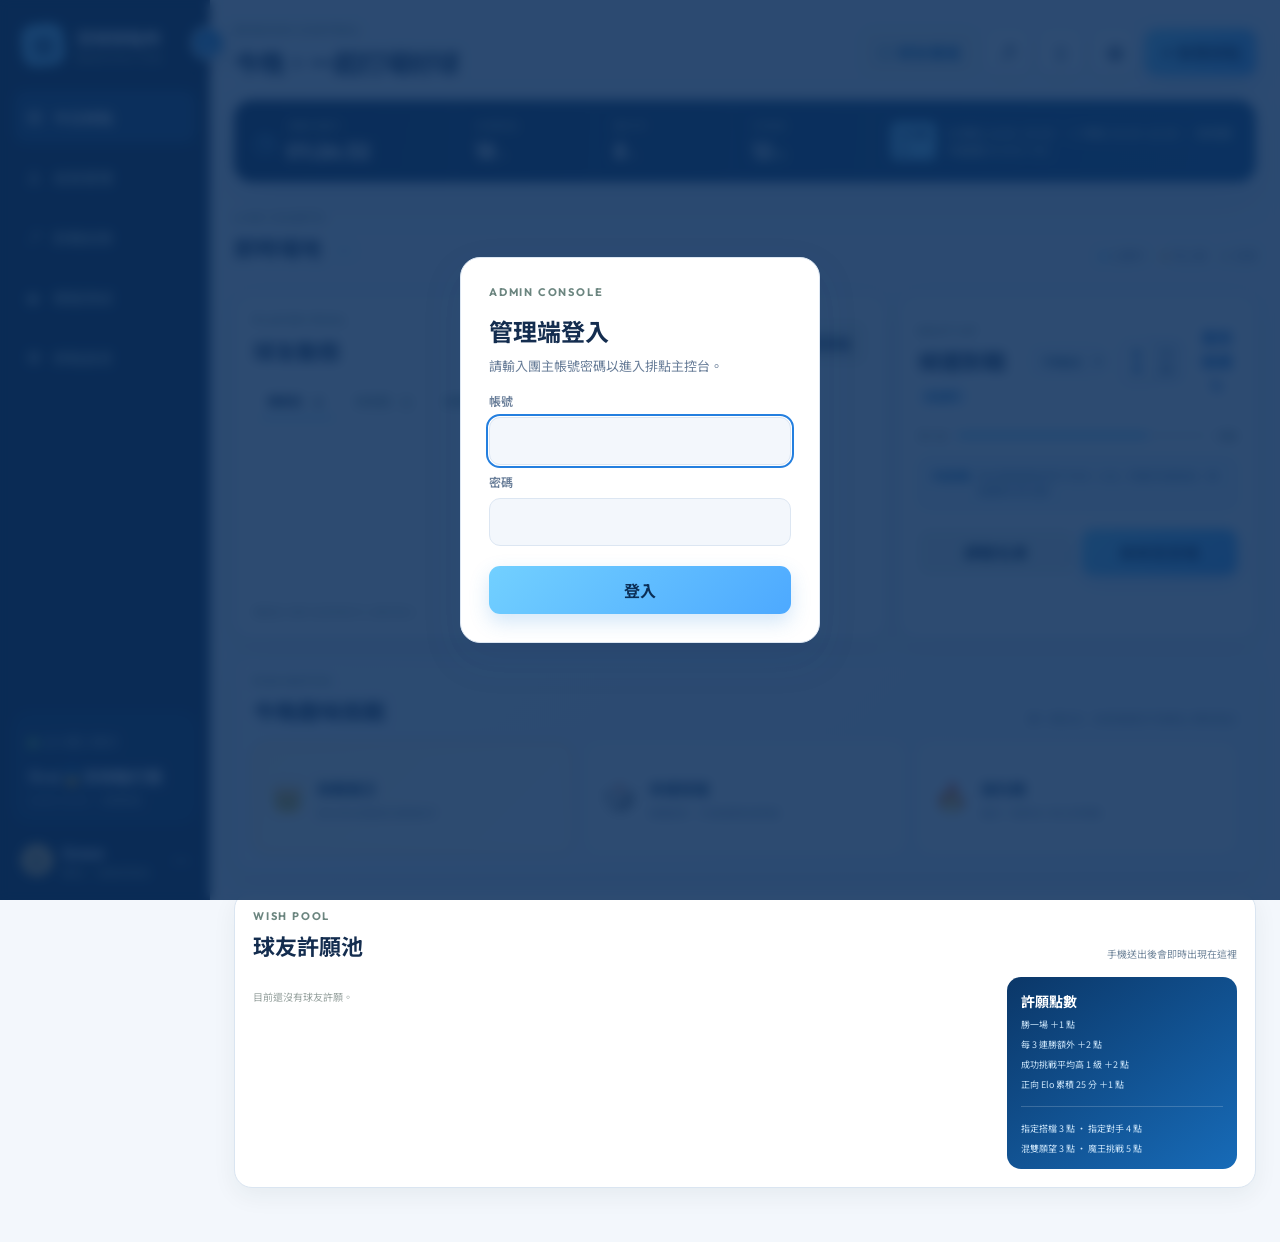
==== commit fd1f27d4: "feat: migrate to Azure Static Web Apps with Functions API and admin password gate - Replace server.p" ====
--- a/index.html
+++ b/index.html
@@ -33,7 +33,7 @@
     <main>
       <header class="topbar">
         <div><p class="eyebrow" id="eyebrow">SESSION CONTROL</p><h1 id="page-title">今晚，一起打場好球</h1></div>
-        <div class="header-actions"><button class="secondary live-board-button" id="open-live-board">◎ 球友看板</button><button class="icon-button" id="sound-toggle" title="語音播報">♬</button><button class="icon-button" id="fullscreen" title="全螢幕">⌗</button><button class="primary" id="auto-arrange">✦ 智慧排點</button></div>
+        <div class="header-actions"><button class="secondary live-board-button" id="open-live-board">◎ 球友看板</button><button class="icon-button" id="sound-toggle" title="語音播報">♬</button><button class="icon-button" id="fullscreen" title="全螢幕">⌷</button><button class="icon-button" id="logout" title="登出">⏻</button><button class="primary" id="auto-arrange">✦ 智慧排點</button></div>
       </header>
 
       <section id="courts-view" class="view active">
@@ -116,6 +116,19 @@
 
   <div id="modal" class="modal" aria-hidden="true"><div class="modal-backdrop" data-close></div><div class="modal-card"><button class="modal-close" data-close>×</button><div id="modal-content"></div></div></div>
   <div id="toast" class="toast"></div>
+  <div id="login-gate" class="login-gate" hidden>
+    <form id="login-form" class="login-card" autocomplete="on">
+      <p class="eyebrow">ADMIN CONSOLE</p>
+      <h2>管理端登入</h2>
+      <p class="sub">請輸入團主帳號密碼以進入排點主控台。</p>
+      <label for="login-username">帳號</label>
+      <input id="login-username" name="username" autocomplete="username" required>
+      <label for="login-password">密碼</label>
+      <input id="login-password" name="password" type="password" autocomplete="current-password" required>
+      <p class="login-error" id="login-error" role="alert" hidden></p>
+      <button class="primary" id="login-submit" type="submit">登入</button>
+    </form>
+  </div>
   <script src="app.js"></script>
 </body>
 </html>
--- a/styles.css
+++ b/styles.css
@@ -49,6 +49,17 @@
 
 @media(max-width:900px){.court-body,.court-card.idle .court-body,.court-grid[data-count="3"] .court-body{height:200px}.court-player strong{font-size:12px}.court-player small{font-size:9px}.player-card{min-height:112px}}
 @media(max-width:600px){.court-body,.court-card.idle .court-body,.court-grid[data-count="3"] .court-body{height:168px;aspect-ratio:auto}.court-team-label{left:7px;font-size:8px}.player-card{min-height:104px}}
+.login-gate{position:fixed;inset:0;z-index:120;display:grid;place-items:center;padding:24px;background:rgba(11,46,90,.86);backdrop-filter:blur(6px)}
+.login-gate[hidden]{display:none}
+.login-card{width:min(360px,100%);background:var(--white);border:1px solid var(--line);border-radius:20px;box-shadow:var(--shadow);padding:28px;display:flex;flex-direction:column;gap:8px}
+.login-card h2{margin:0}
+.login-card .sub{margin:0 0 8px;color:var(--muted);font-size:13px;line-height:1.6}
+.login-card label{font-size:12px;font-weight:600;color:var(--muted)}
+.login-card input{width:100%;padding:11px 13px;border:1px solid var(--line);border-radius:11px;background:var(--cream);color:var(--ink)}
+.login-card input:focus-visible{outline:2px solid var(--blue);outline-offset:1px}
+.login-card .primary{margin-top:12px;padding:12px}
+.login-error{margin:6px 0 0;color:var(--orange);font-size:13px;font-weight:600}
+.login-error[hidden]{display:none}
 
 /* Signup level is a management-only primary indicator */
 .player-card .level,.female-player .level{right:9px;top:8px;padding:4px 7px!important;border:1px solid #e5b72f;border-radius:8px!important;background:#ffe477!important;color:#173c65!important;font:900 12px Outfit,sans-serif!important;box-shadow:0 2px 6px rgba(98,71,0,.12)}.player-card strong{padding-right:58px}.suggestion-player>small:first-of-type{margin-top:5px;color:#245d91;font-size:12px;font-weight:800}.court-player small{color:#fff5b5;font-weight:800}
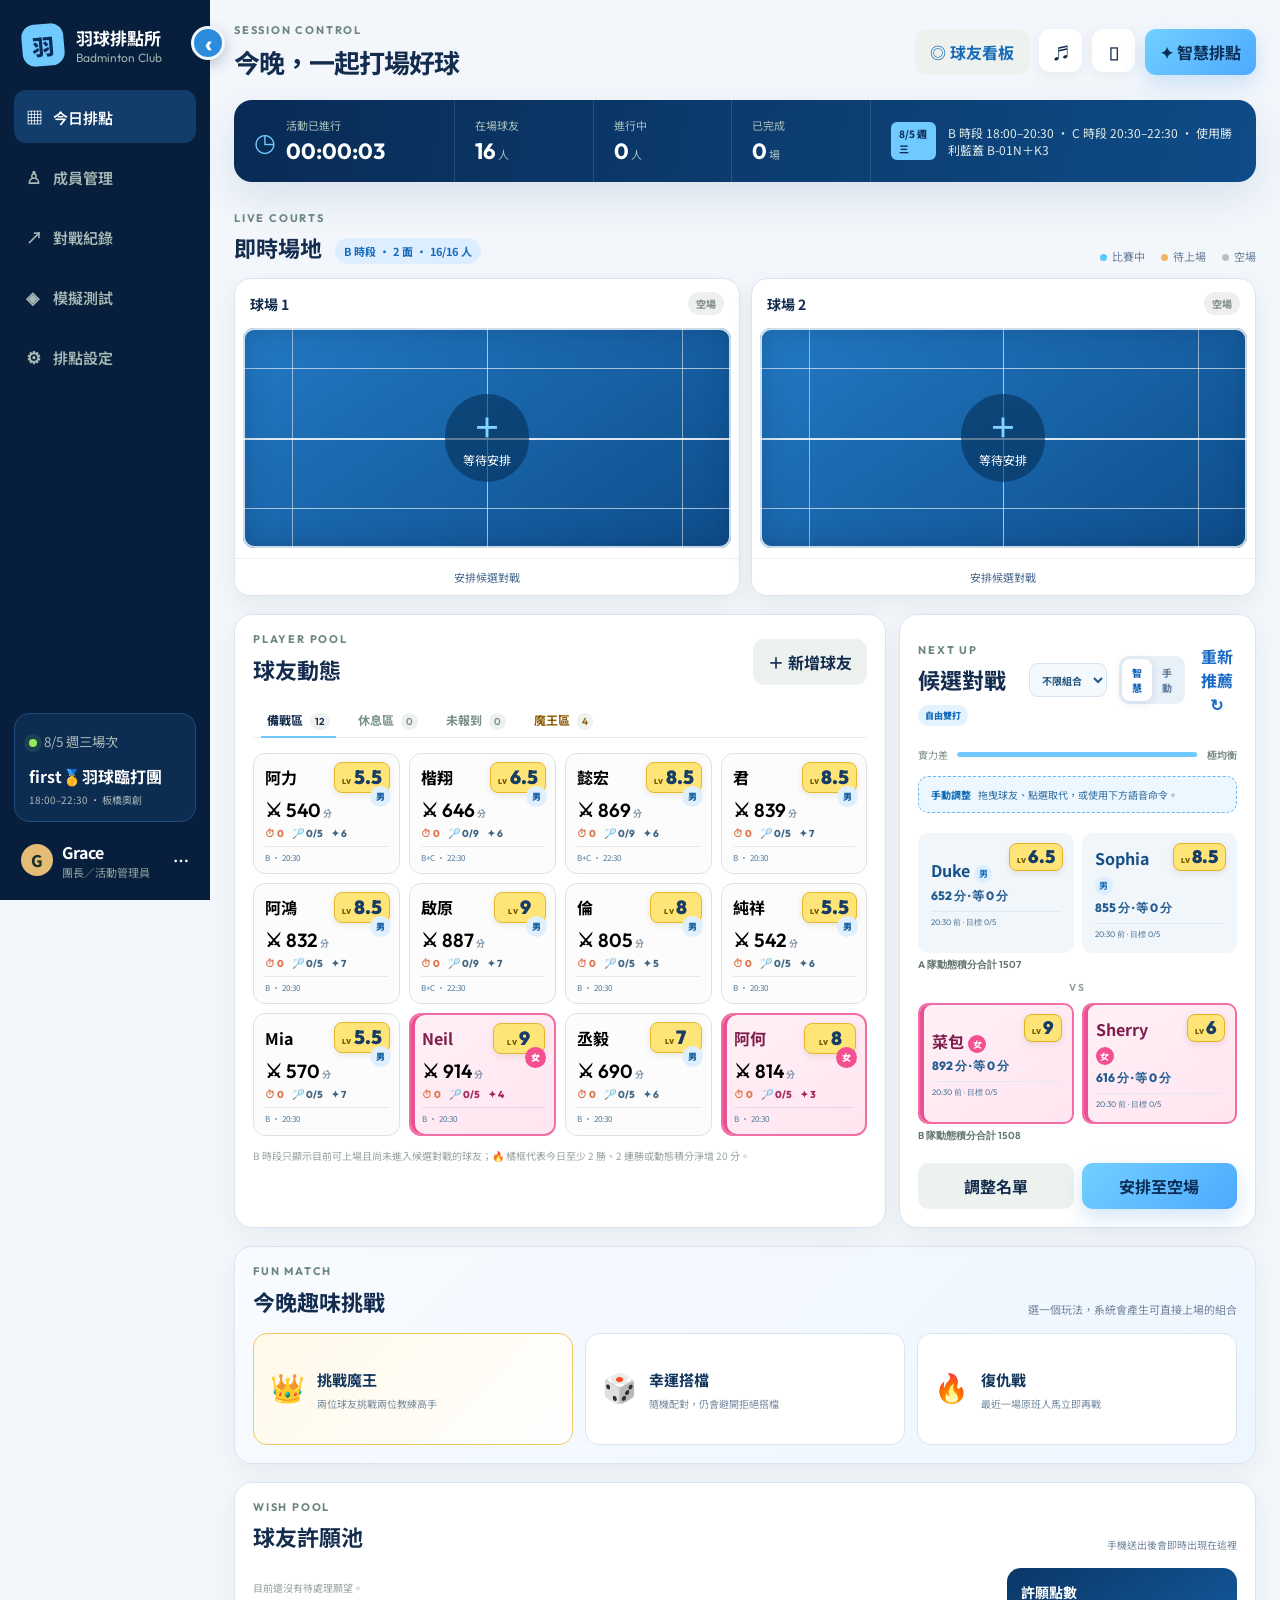
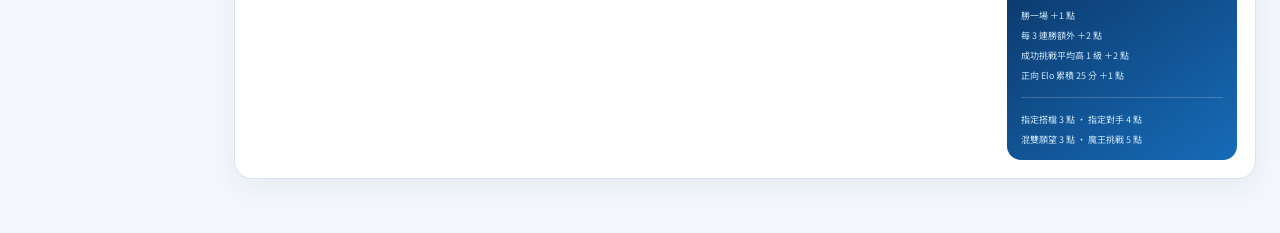
==== commit 726045a6: "Remove admin login and enable automatic deployment" ====
--- a/index.html
+++ b/index.html
@@ -33,7 +33,7 @@
     <main>
       <header class="topbar">
         <div><p class="eyebrow" id="eyebrow">SESSION CONTROL</p><h1 id="page-title">今晚，一起打場好球</h1></div>
-        <div class="header-actions"><button class="secondary live-board-button" id="open-live-board">◎ 球友看板</button><button class="icon-button" id="sound-toggle" title="語音播報">♬</button><button class="icon-button" id="fullscreen" title="全螢幕">⌷</button><button class="icon-button" id="logout" title="登出">⏻</button><button class="primary" id="auto-arrange">✦ 智慧排點</button></div>
+        <div class="header-actions"><button class="secondary live-board-button" id="open-live-board">◎ 球友看板</button><button class="icon-button" id="sound-toggle" title="語音播報">♬</button><button class="icon-button" id="fullscreen" title="全螢幕">⌷</button><button class="primary" id="auto-arrange">✦ 智慧排點</button></div>
       </header>
 
       <section id="courts-view" class="view active">
@@ -116,19 +116,6 @@
 
   <div id="modal" class="modal" aria-hidden="true"><div class="modal-backdrop" data-close></div><div class="modal-card"><button class="modal-close" data-close>×</button><div id="modal-content"></div></div></div>
   <div id="toast" class="toast"></div>
-  <div id="login-gate" class="login-gate" hidden>
-    <form id="login-form" class="login-card" autocomplete="on">
-      <p class="eyebrow">ADMIN CONSOLE</p>
-      <h2>管理端登入</h2>
-      <p class="sub">請輸入團主帳號密碼以進入排點主控台。</p>
-      <label for="login-username">帳號</label>
-      <input id="login-username" name="username" autocomplete="username" required>
-      <label for="login-password">密碼</label>
-      <input id="login-password" name="password" type="password" autocomplete="current-password" required>
-      <p class="login-error" id="login-error" role="alert" hidden></p>
-      <button class="primary" id="login-submit" type="submit">登入</button>
-    </form>
-  </div>
   <script src="app.js"></script>
 </body>
 </html>
--- a/styles.css
+++ b/styles.css
@@ -49,18 +49,6 @@
 
 @media(max-width:900px){.court-body,.court-card.idle .court-body,.court-grid[data-count="3"] .court-body{height:200px}.court-player strong{font-size:12px}.court-player small{font-size:9px}.player-card{min-height:112px}}
 @media(max-width:600px){.court-body,.court-card.idle .court-body,.court-grid[data-count="3"] .court-body{height:168px;aspect-ratio:auto}.court-team-label{left:7px;font-size:8px}.player-card{min-height:104px}}
-.login-gate{position:fixed;inset:0;z-index:120;display:grid;place-items:center;padding:24px;background:rgba(11,46,90,.86);backdrop-filter:blur(6px)}
-.login-gate[hidden]{display:none}
-.login-card{width:min(360px,100%);background:var(--white);border:1px solid var(--line);border-radius:20px;box-shadow:var(--shadow);padding:28px;display:flex;flex-direction:column;gap:8px}
-.login-card h2{margin:0}
-.login-card .sub{margin:0 0 8px;color:var(--muted);font-size:13px;line-height:1.6}
-.login-card label{font-size:12px;font-weight:600;color:var(--muted)}
-.login-card input{width:100%;padding:11px 13px;border:1px solid var(--line);border-radius:11px;background:var(--cream);color:var(--ink)}
-.login-card input:focus-visible{outline:2px solid var(--blue);outline-offset:1px}
-.login-card .primary{margin-top:12px;padding:12px}
-.login-error{margin:6px 0 0;color:var(--orange);font-size:13px;font-weight:600}
-.login-error[hidden]{display:none}
-
 /* Signup level is a management-only primary indicator */
 .player-card .level,.female-player .level{right:9px;top:8px;padding:4px 7px!important;border:1px solid #e5b72f;border-radius:8px!important;background:#ffe477!important;color:#173c65!important;font:900 12px Outfit,sans-serif!important;box-shadow:0 2px 6px rgba(98,71,0,.12)}.player-card strong{padding-right:58px}.suggestion-player>small:first-of-type{margin-top:5px;color:#245d91;font-size:12px;font-weight:800}.court-player small{color:#fff5b5;font-weight:800}
 
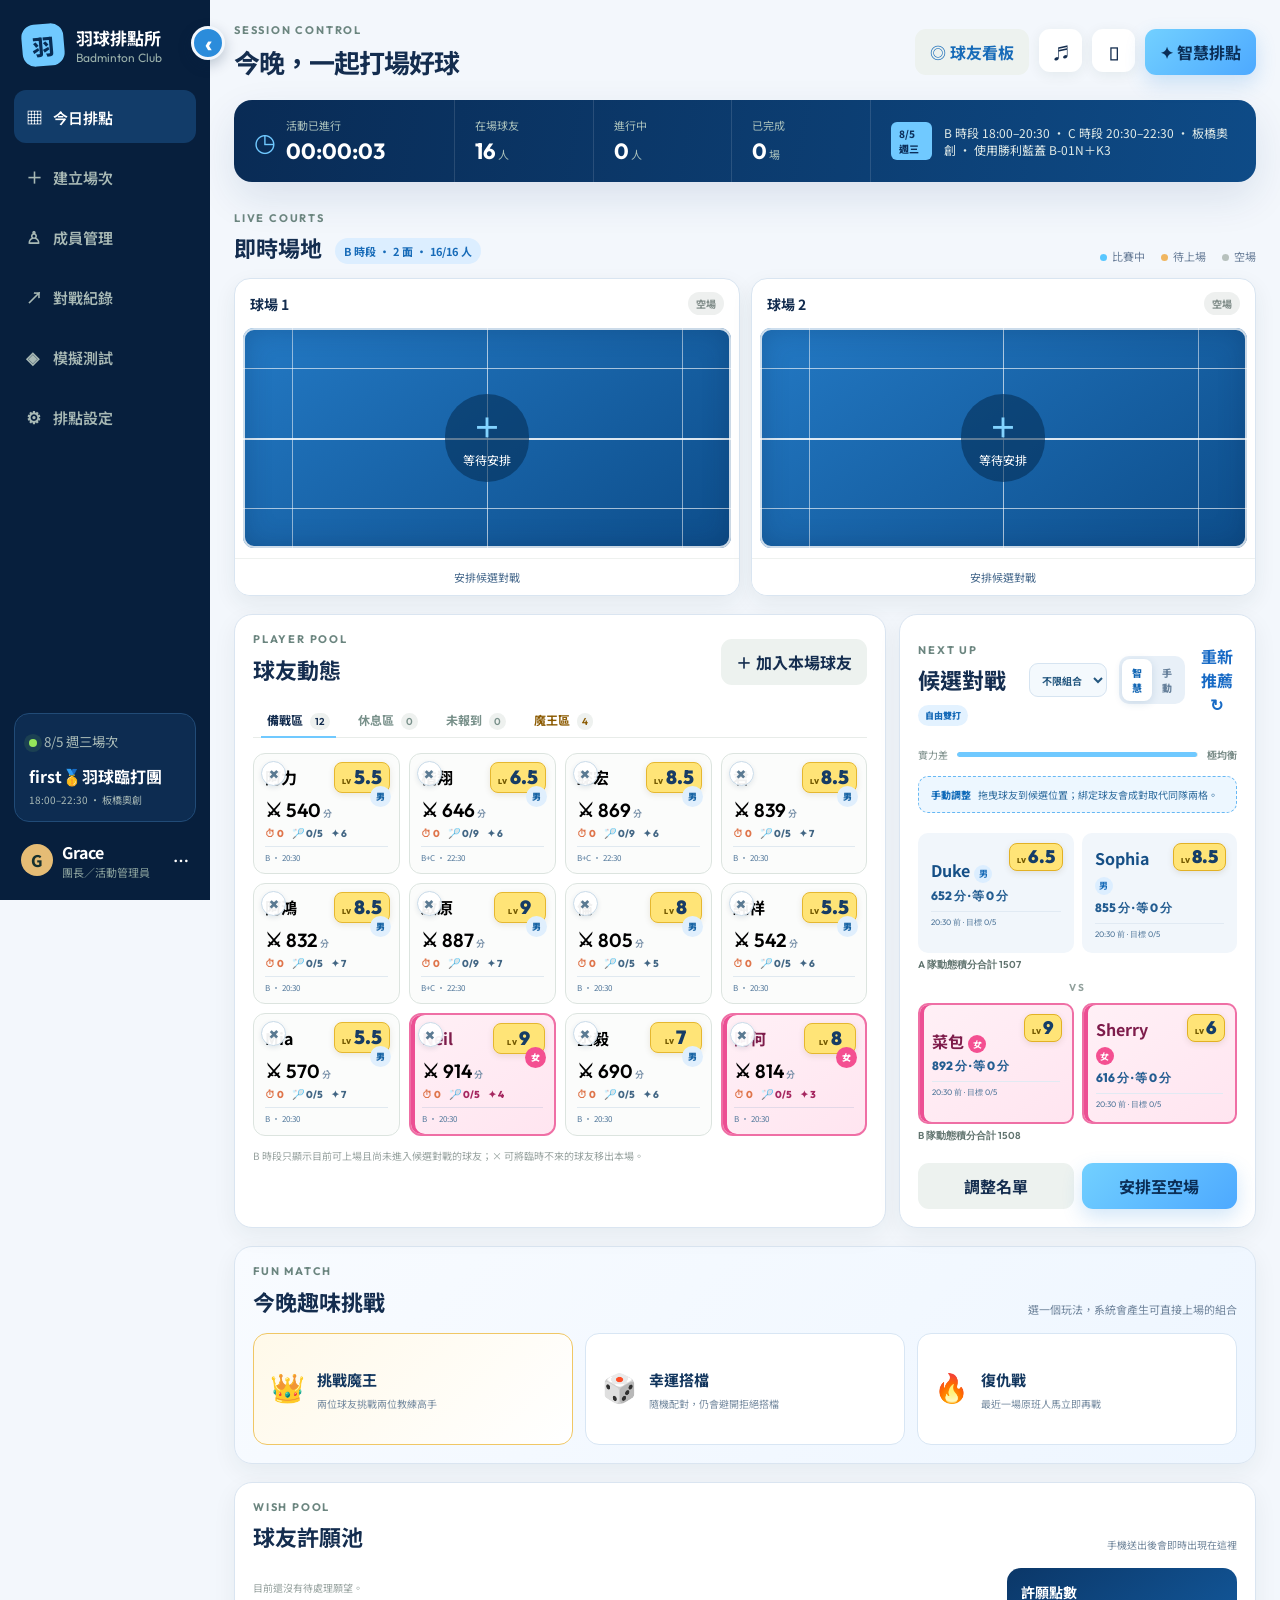
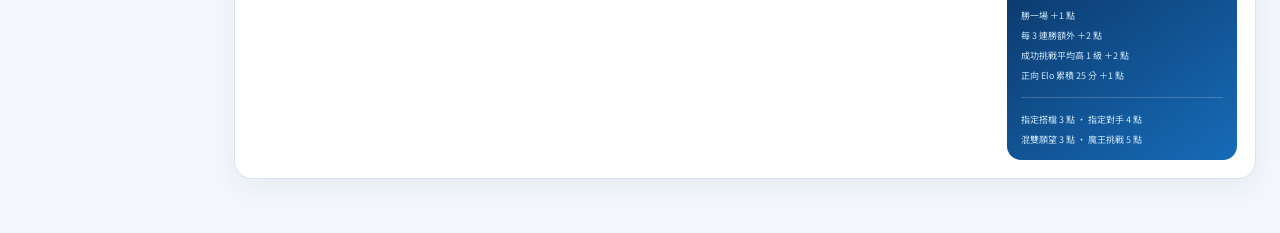
==== commit e72afde8: "Add session roster import and paired scheduling" ====
--- a/index.html
+++ b/index.html
@@ -17,15 +17,16 @@
       <button class="sidebar-toggle" id="sidebar-toggle" type="button" aria-label="收起選單" aria-expanded="true" title="收起選單"><span>‹</span></button>
       <nav id="nav">
         <button class="nav-item active" data-view="courts" title="今日排點"><span>▦</span><em>今日排點</em></button>
+        <button class="nav-item" data-view="create" title="建立場次"><span>＋</span><em>建立場次</em></button>
         <button class="nav-item" data-view="members" title="成員管理"><span>♙</span><em>成員管理</em></button>
         <button class="nav-item" data-view="history" title="對戰紀錄"><span>↗</span><em>對戰紀錄</em></button>
         <button class="nav-item" data-view="simulation" title="模擬測試"><span>◈</span><em>模擬測試</em></button>
         <button class="nav-item" data-view="settings" title="排點設定"><span>⚙</span><em>排點設定</em></button>
       </nav>
       <div class="session-mini">
-        <span class="live-dot"></span><small>8/5 週三場次</small>
-        <strong>first🥇羽球臨打團</strong>
-        <p>18:00–22:30 · 板橋奧創</p>
+        <span class="live-dot"></span><small id="sidebar-session-date">8/5 週三場次</small>
+        <strong id="sidebar-event-name">first🥇羽球臨打團</strong>
+        <p id="sidebar-session-venue">18:00–22:30 · 板橋奧創</p>
       </div>
       <button class="profile"><span class="avatar">G</span><span><strong>Grace</strong><small>團長／活動管理員</small></span><b>⋯</b></button>
     </aside>
@@ -42,7 +43,7 @@
           <div><p>在場球友</p><strong id="onsite-count">18</strong><small> 人</small></div>
           <div><p>進行中</p><strong id="playing-count">8</strong><small> 人</small></div>
           <div><p>已完成</p><strong id="finished-count">12</strong><small> 場</small></div>
-          <div class="announcement"><span>8/5 週三</span><p id="announcement">B 時段 18:00–20:30 · C 時段 20:30–22:30 · 使用勝利藍蓋 B-01N＋K3</p></div>
+          <div class="announcement"><span id="session-date-badge">8/5 週三</span><p id="announcement">B 時段 18:00–20:30 · C 時段 20:30–22:30 · 使用勝利藍蓋 B-01N＋K3</p></div>
         </div>
 
         <div class="section-heading"><div><p class="eyebrow">LIVE COURTS</p><h2>即時場地 <span id="court-session-label" class="session-court-badge"></span></h2></div><div class="legend"><span><i class="dot playing"></i>比賽中</span><span><i class="dot ready"></i>待上場</span><span><i class="dot idle"></i>空場</span></div></div>
@@ -50,7 +51,7 @@
 
         <div class="workspace-grid">
           <section class="panel player-pool">
-            <div class="panel-head"><div><p class="eyebrow">PLAYER POOL</p><h2>球友動態</h2></div><button class="secondary" id="add-player">＋ 新增球友</button></div>
+            <div class="panel-head"><div><p class="eyebrow">PLAYER POOL</p><h2>球友動態</h2></div><button class="secondary" id="add-player">＋ 加入本場球友</button></div>
             <div class="tabs" id="pool-tabs"><button class="active" data-pool="waiting">備戰區 <b id="waiting-badge">0</b></button><button data-pool="resting">休息區 <b id="resting-badge">0</b></button><button data-pool="absent">未報到 <b id="absent-badge">0</b></button><button class="boss-tab" data-pool="boss">魔王區 <b id="boss-badge">4</b></button></div>
             <div id="player-pool" class="player-cards"></div>
             <p class="pool-hint" id="pool-availability-hint">備戰區只顯示目前時段可上場的球友。</p>
@@ -81,10 +82,32 @@
         </section>
       </section>
 
+      <section id="create-view" class="view">
+        <div class="page-toolbar create-toolbar"><div><p class="eyebrow">NEW SESSION</p><h2>建立場次</h2><p>可直接匯入 LINE 記事本，或從永久成員中手動挑選本場備戰球友。</p></div></div>
+        <div class="create-methods">
+          <button class="create-method active" id="create-method-line" type="button"><span>貼</span><strong>匯入 LINE 記事本</strong><small>自動辨識日期、B／C 時段與新成員</small></button>
+          <button class="create-method" id="create-method-manual" type="button"><span>選</span><strong>手動建立名單</strong><small>點選永久成員並指定參加時段</small></button>
+        </div>
+        <section class="panel create-panel" id="create-line-panel">
+          <div class="create-panel-heading"><div><p class="eyebrow">LINE NOTE</p><h2>貼上本週報名記事本</h2><p>匯入後會建立新的目前場次，舊場次紀錄不會混入。</p></div><button class="primary" id="create-import-line">開始貼上記事本</button></div>
+        </section>
+        <section class="panel create-panel" id="create-manual-panel" hidden>
+          <div class="create-form-grid">
+            <label>場次日期<input id="manual-session-date" type="date"></label>
+            <label>團名<input id="manual-event-name" type="text"></label>
+            <label>場地<input id="manual-venue" type="text"></label>
+            <label>使用羽球<input id="manual-shuttle" type="text"></label>
+          </div>
+          <div class="manual-roster-head"><div><h3>點選本場球友</h3><p>再次點選可取消；選取後可設定 B、C 或 B+C 時段。</p></div><label class="create-search">搜尋<input id="manual-member-search" placeholder="輸入球友姓名"></label></div>
+          <div id="manual-roster-grid" class="manual-roster-grid"></div>
+          <div class="create-submit-bar"><span id="manual-roster-summary">尚未選擇球友</span><button class="primary" id="create-manual-session">建立場次並前往今日排點</button></div>
+        </section>
+      </section>
+
       <section id="members-view" class="view">
-        <div class="page-toolbar"><div><p class="eyebrow">CLUB ROSTER</p><h2>成員管理</h2><p>管理常駐球友、程度分數與搭檔偏好。</p></div><button class="primary" id="add-member">＋ 新增成員</button></div>
+        <div class="page-toolbar"><div><p class="eyebrow">CLUB ROSTER</p><h2>成員管理</h2><p>管理可重複使用的永久成員資料；建立本場名單請使用「建立場次」。</p></div><div class="toolbar-actions"><button class="primary" id="add-member">＋ 新增成員</button></div></div>
         <div class="member-summary" id="member-summary"></div>
-        <div class="panel table-panel"><div class="table-tools"><input id="member-search" placeholder="搜尋姓名…"/><select id="level-filter"><option value="all">所有程度</option><option value="進階">進階</option><option value="中階">中階</option><option value="初階">初階</option></select></div><div class="table-wrap"><table><thead><tr><th>成員（點名稱編輯）</th><th>性別</th><th>報名等級</th><th>動態積分</th><th>許願點</th><th>程度</th><th>出席</th><th>勝率</th><th>偏好搭檔</th><th>拒絕搭檔</th><th>可上場時段</th><th>目標場數</th></tr></thead><tbody id="member-table"></tbody></table></div></div>
+        <div class="panel table-panel"><div class="table-tools"><input id="member-search" placeholder="搜尋姓名…"/><select id="level-filter"><option value="all">所有程度</option><option value="進階">進階</option><option value="中階">中階</option><option value="初階">初階</option></select></div><div class="table-wrap"><table><thead><tr><th>成員（點名稱編輯）</th><th>性別</th><th>報名等級</th><th>動態積分</th><th>許願點</th><th>程度</th><th>出席</th><th>勝率</th><th>偏好搭檔</th><th>拒絕搭檔</th><th>綁定出場</th><th>可上場時段</th><th>目標場數</th></tr></thead><tbody id="member-table"></tbody></table></div></div>
       </section>
 
       <section id="history-view" class="view">
--- a/styles.css
+++ b/styles.css
@@ -30,6 +30,16 @@
 .app-shell{transition:grid-template-columns .22s ease}.sidebar{transition:padding .22s ease}.nav-item em{font-style:normal}.sidebar-toggle{position:absolute;z-index:2;right:-15px;top:26px;display:grid;place-items:center;width:34px;height:34px;min-height:34px;padding:0;border:3px solid var(--cream);border-radius:50%;background:#2b8cdb;color:#fff;box-shadow:0 5px 14px rgba(4,34,66,.24)}.sidebar-toggle span{display:block;font:700 25px/1 Outfit;transition:transform .22s ease}.app-shell.sidebar-collapsed{grid-template-columns:80px 1fr}.sidebar-collapsed .sidebar{padding-inline:10px}.sidebar-collapsed .brand{justify-content:center;padding-inline:0}.sidebar-collapsed .brand>div,.sidebar-collapsed .nav-item em,.sidebar-collapsed .session-mini,.sidebar-collapsed .profile>span:nth-child(2),.sidebar-collapsed .profile>b{display:none}.sidebar-collapsed .nav-item{display:grid;place-items:center;padding:13px 4px;text-align:center}.sidebar-collapsed .nav-item span{width:auto;font-size:20px}.sidebar-collapsed .profile{justify-content:center;margin-top:auto;padding-inline:0}.sidebar-collapsed .sidebar-toggle span{transform:rotate(180deg)}.sidebar-collapsed main{min-width:0}
 @media(max-width:900px){.sidebar-toggle{display:none}.app-shell.sidebar-collapsed{display:block}.sidebar-collapsed .sidebar{padding:7px 10px}.sidebar-collapsed .nav-item{display:block;padding:7px 3px}.sidebar-collapsed .nav-item em{display:block}.sidebar-collapsed .nav-item span{font-size:19px}.sidebar-collapsed .profile{display:none}}
 @media(pointer:coarse) and (min-width:901px){.sidebar-toggle{width:46px;height:46px;min-height:46px;right:-23px;top:24px;font-size:24px}}
+
+/* Session creation */
+.create-methods{display:grid;grid-template-columns:1fr 1fr;gap:14px;margin-bottom:16px}.create-method{display:grid;grid-template-columns:48px 1fr;gap:3px 13px;align-items:center;border:2px solid #dce7f2;border-radius:16px;background:#fff;padding:18px;text-align:left;color:var(--ink)}.create-method>span{grid-row:1/3;display:grid;place-items:center;width:48px;height:48px;border-radius:14px;background:#e6f2ff;color:#1769b6;font-size:20px;font-weight:900}.create-method strong{font-size:17px}.create-method small{color:#71869b}.create-method.active{border-color:#4da9ff;background:#f3f9ff;box-shadow:0 7px 22px rgba(36,127,223,.12)}.create-panel{min-height:150px}.create-panel-heading{display:flex;align-items:center;justify-content:space-between;gap:20px}.create-panel-heading h2{margin:0 0 7px}.create-panel-heading p:last-child{margin:0;color:#71869b;font-size:12px}.create-form-grid{display:grid;grid-template-columns:repeat(4,1fr);gap:12px}.create-form-grid label,.create-search{display:grid;gap:6px;color:#637a90;font-size:11px;font-weight:700}.create-form-grid input,.create-search input{min-height:45px;border:1px solid #d5e2ee;border-radius:10px;background:#fff;padding:10px 12px;color:var(--ink)}.manual-roster-head{display:flex;justify-content:space-between;align-items:end;margin:26px 0 14px}.manual-roster-head h3,.manual-roster-head p{margin:0}.manual-roster-head p{margin-top:4px;color:#7890a5;font-size:11px}.create-search{width:230px}.manual-roster-grid{display:grid;grid-template-columns:repeat(4,minmax(150px,1fr));gap:10px}.manual-member-option{position:relative;display:grid;grid-template-columns:1fr auto;gap:6px;border:2px solid #dfe8ef;border-radius:13px;background:#fff;padding:13px;text-align:left;min-height:92px}.manual-member-option.selected{border-color:#43a8fb;background:#eef8ff}.manual-member-option strong{font-size:15px}.manual-member-option small{color:#7990a5}.manual-member-option .select-mark{display:grid;place-items:center;width:25px;height:25px;border-radius:50%;background:#eef2f5;color:#8b9ba8}.manual-member-option.selected .select-mark{background:#247fdf;color:#fff}.manual-member-slot{grid-column:1/-1;min-height:36px;border:1px solid #cbddeb;border-radius:8px;padding:5px 8px;background:#fff;color:#164f83}.create-submit-bar{position:sticky;bottom:0;display:flex;align-items:center;justify-content:space-between;gap:12px;margin:22px -20px -20px;padding:15px 20px;border-top:1px solid #dbe6ef;background:rgba(255,255,255,.96);border-radius:0 0 18px 18px}.create-submit-bar span{font-weight:700;color:#46657f}.create-submit-bar button:disabled{opacity:.5;cursor:not-allowed}
+@media(max-width:1100px){.create-form-grid,.manual-roster-grid{grid-template-columns:repeat(2,1fr)}}
+@media(max-width:900px){.sidebar nav{grid-template-columns:repeat(6,1fr)}.nav-item{font-size:10px}.create-methods{grid-template-columns:1fr 1fr}.create-panel-heading{align-items:flex-start}.create-panel-heading .primary{min-height:50px}.manual-roster-grid{grid-template-columns:repeat(3,1fr)}.create-submit-bar button{min-height:50px}}
+@media(max-width:620px){.create-methods,.create-form-grid{grid-template-columns:1fr}.manual-roster-head{align-items:stretch;flex-direction:column;gap:12px}.create-search{width:100%}.manual-roster-grid{grid-template-columns:repeat(2,1fr)}.create-submit-bar{align-items:stretch;flex-direction:column}.create-submit-bar button{width:100%}}
+
+/* Mandatory paired appearance */
+.binding-field{border:2px solid #76bdf5!important;background:#f1f8ff!important}.binding-field legend{color:#145e9d;font-weight:900}.binding-field legend small{color:#557c9d;font-weight:500}.binding-controls{display:grid;grid-template-columns:1.4fr .8fr;gap:10px}.binding-controls label{display:grid;gap:6px}.binding-controls select{min-height:44px;border:1px solid #bdd9ef;border-radius:9px;background:#fff;padding:8px 10px;color:#123f68}.binding-field p{margin:10px 0 0;color:#52718d;font-size:10px}.binding-pill{display:inline-block;white-space:nowrap;border-radius:99px;background:#e1f1ff;color:#1268ae;padding:4px 8px;font-weight:800}
+@media(max-width:620px){.binding-controls{grid-template-columns:1fr}}
 .boss-slot{border:1px solid #f0c765!important;background:linear-gradient(145deg,#fff9e7,#eef6ff)!important}
 .match-review-input{display:grid;gap:7px;margin-top:14px;color:#5f7489;font-size:11px}.match-review-input small{font-size:9px;color:#8b9baa}.match-review-input textarea{min-height:76px;resize:vertical;border:1px solid #d8e5f0;border-radius:11px;padding:11px;font:inherit;color:#123a61}.history-row .score .admin-review{display:block;max-width:120px;margin-top:4px;color:#176bb8;font:600 8px/1.35 "Noto Sans TC";white-space:normal}
 
@@ -53,6 +63,7 @@
 .player-card .level,.female-player .level{right:9px;top:8px;padding:4px 7px!important;border:1px solid #e5b72f;border-radius:8px!important;background:#ffe477!important;color:#173c65!important;font:900 12px Outfit,sans-serif!important;box-shadow:0 2px 6px rgba(98,71,0,.12)}.player-card strong{padding-right:58px}.suggestion-player>small:first-of-type{margin-top:5px;color:#245d91;font-size:12px;font-weight:800}.court-player small{color:#fff5b5;font-weight:800}
 
 .player-card .level,.female-player .level{display:inline-flex;align-items:baseline;gap:2px;min-width:52px;justify-content:center;padding:5px 7px!important}.player-card .level small{color:#745a00;font:900 7px Outfit,sans-serif;letter-spacing:.4px}.player-card .level b{font:900 19px/1 Outfit,sans-serif}.candidate-level{position:absolute;right:10px;top:9px;display:inline-flex;align-items:baseline;gap:2px;padding:4px 7px;border:1px solid #e2b124;border-radius:8px;background:#ffe477;color:#153d68;box-shadow:0 2px 6px rgba(91,65,0,.12)}.candidate-level small{color:#745a00!important;font:900 7px Outfit,sans-serif!important}.candidate-level b{font:900 18px/1 Outfit,sans-serif}.suggestion-player>strong{padding-right:55px}.court-level{display:inline-flex;align-items:baseline;gap:2px;margin-right:4px;padding:1px 5px;border-radius:6px;background:#ffe477;color:#173c65}.court-level small{display:inline!important;color:#745a00!important;font:900 6px Outfit,sans-serif!important}.court-level b{font:900 14px/1 Outfit,sans-serif}.court-player>.court-level+small{display:inline;color:#fff;font-size:9px}.hot-player{border-color:#ff8a24!important;box-shadow:0 0 0 3px rgba(255,133,31,.2),0 8px 18px rgba(225,91,0,.13)!important}.player-card.hot-player{background-image:linear-gradient(145deg,rgba(255,247,225,.96),rgba(255,255,255,.96))!important}.player-card.hot-player.female-player{background-image:linear-gradient(145deg,#fff0e1,#ffe7f1)!important}.hot-badge{position:absolute;right:7px;bottom:7px;z-index:2;padding:2px 5px;border-radius:99px;background:#ff7a18;color:#fff;font-size:8px;font-weight:900;box-shadow:0 2px 6px rgba(155,59,0,.24)}.hot-player .schedule-meta{padding-right:46px}.court-player.hot-player{border-color:#ffc35e!important;box-shadow:0 0 0 2px rgba(255,178,48,.38)!important}
+.pool-binding-badge{display:inline-flex;align-items:center;max-width:76px;margin:0 0 4px 5px;padding:2px 5px;border-radius:99px;background:#e8f3ff;color:#1767aa;font:800 8px Outfit,"Noto Sans TC",sans-serif;vertical-align:middle;white-space:nowrap;overflow:hidden;text-overflow:ellipsis}.female-player .pool-binding-badge{background:#fff;color:#a42460}
 
 @media(max-width:600px){.player-card .level b{font-size:17px}.candidate-level b{font-size:16px}.candidate-level{right:7px;padding-inline:5px}.hot-badge{font-size:7px}}
 
@@ -60,3 +71,8 @@
 
 @media(max-width:600px){.voice-command-bar{grid-template-columns:1fr auto}.voice-command-bar #voice-listen{grid-column:1/-1}.voice-command-bar input{font-size:16px}.member-edit-name{min-width:112px}}
 .live-board-button{white-space:nowrap;color:#176bb8}.share-link{display:grid;grid-template-columns:1fr auto;gap:8px;padding:10px;border:1px solid #d9e7f4;border-radius:13px;background:#f3f8fd}.share-link input{min-width:0;border:0;background:transparent;color:#123a64;font:600 12px Outfit}.share-link button{min-height:42px}@media(max-width:600px){.live-board-button{padding-inline:10px;font-size:11px}.share-link{grid-template-columns:1fr}.share-link input{min-height:42px}}
+
+/* Session roster import and reusable member management */
+.toolbar-actions{display:flex;gap:9px;align-items:center}.line-note-field{display:grid;gap:8px;color:#60758a;font-size:12px}.line-note-field textarea{min-height:270px;resize:vertical;border:1px solid #cfdfea;border-radius:13px;padding:13px;font:14px/1.65 "Noto Sans TC",sans-serif;color:#123a61;background:#fbfdff}.line-import-preview{display:grid;gap:7px;margin-top:13px;padding:13px;border:1px solid #d7e7f4;border-radius:13px;background:#f4f9fd;color:#45657f}.line-import-preview>strong{color:#113d66;font-size:15px}.line-import-preview>div{display:grid;grid-template-columns:repeat(4,1fr);gap:7px}.line-import-preview>div span{padding:8px;border-radius:9px;background:#fff;font-size:10px;text-align:center}.line-import-preview b{display:block;color:#1472bd;font:900 19px Outfit}.line-import-preview small{font-size:10px}.import-error{color:#bd3d3d;font-weight:700}.modal-actions.spread{display:grid;grid-template-columns:auto 1fr auto auto}.empty-member-note{padding:18px;border-radius:12px;background:#f3f7f5;color:#71817d;text-align:center}.session-remove{position:absolute;left:7px;top:7px;z-index:5;display:grid;place-items:center;width:25px;height:25px;border:1px solid #c7d9e7;border-radius:50%;background:rgba(255,255,255,.94);color:#5b7a92;font:900 17px/1 Outfit;box-shadow:0 2px 5px rgba(5,48,82,.1)}.session-remove:hover,.session-remove:focus{background:#ffe7e7;border-color:#ef9898;color:#b83232;outline:none}.player-card .touch-drag-handle+.session-remove{left:37px}.member-name-actions{display:flex;align-items:center;gap:7px}.member-delete{border:0;border-radius:8px;background:#fff0f0;color:#b43d3d;padding:7px 9px;font-size:10px;font-weight:800;opacity:.72}.member-delete:hover,.member-delete:focus-visible{opacity:1;background:#ffdede}.member-name-actions .member-edit-name{flex:1}
+@media(max-width:900px){.toolbar-actions{flex-wrap:wrap;justify-content:flex-end}.line-note-field textarea{min-height:330px;font-size:16px}.session-remove{width:34px;height:34px;font-size:20px}.member-delete{min-width:52px;min-height:44px}.line-import-preview>div{grid-template-columns:1fr 1fr}}
+@media(max-width:600px){.page-toolbar{gap:12px}.toolbar-actions{width:100%;justify-content:stretch}.toolbar-actions button{flex:1}.modal-actions.spread{grid-template-columns:1fr 1fr}.modal-actions.spread>span{display:none}.line-note-field textarea{min-height:250px}}
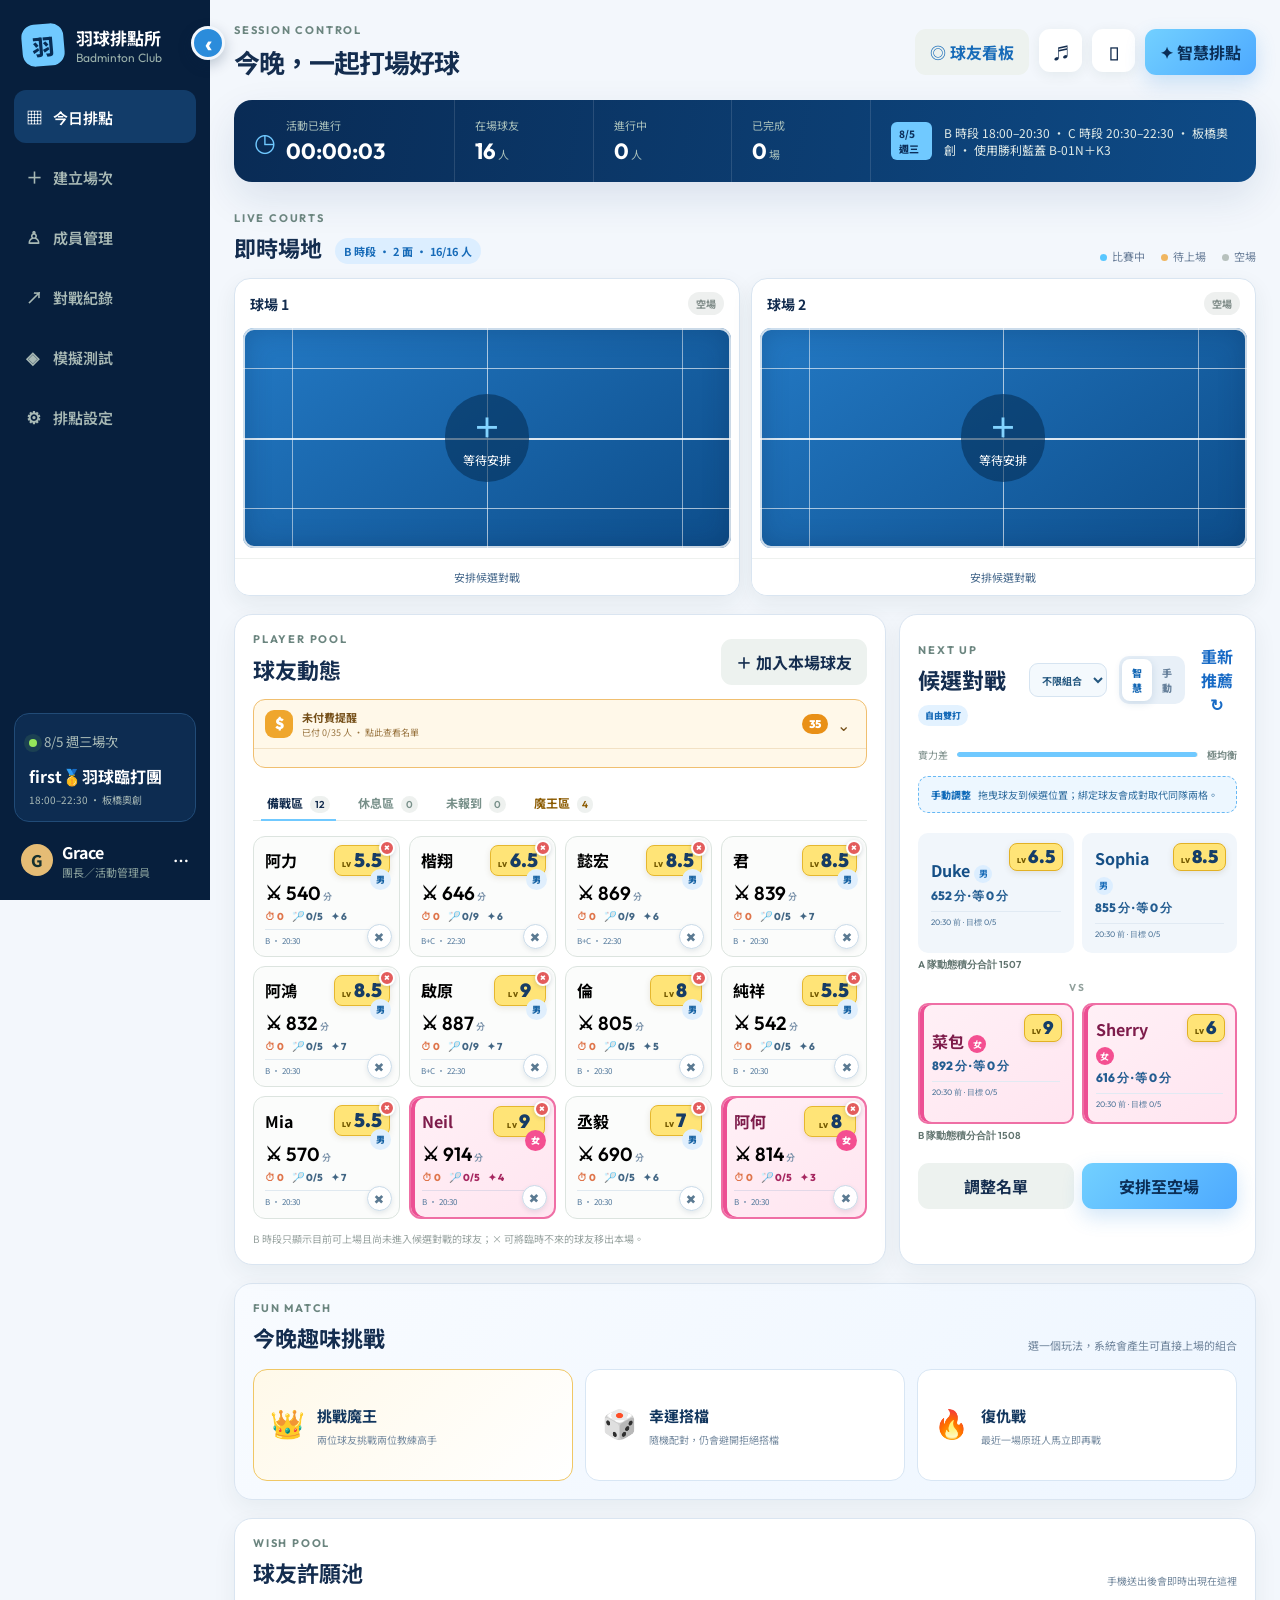
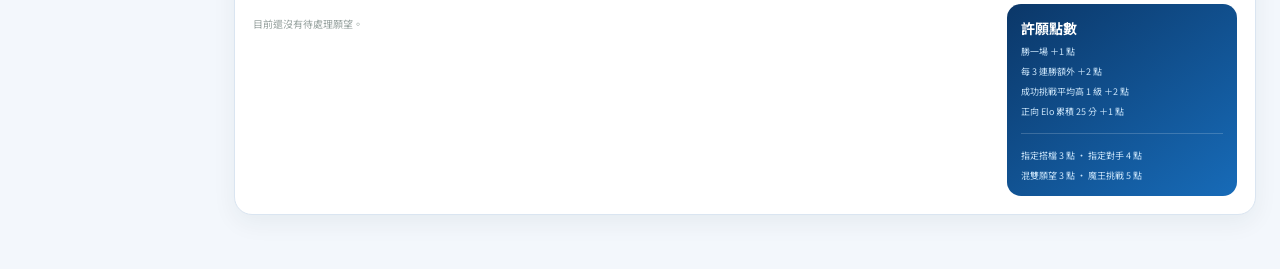
==== commit 4d517a6a: "Add session payment tracking" ====
--- a/index.html
+++ b/index.html
@@ -52,6 +52,10 @@
         <div class="workspace-grid">
           <section class="panel player-pool">
             <div class="panel-head"><div><p class="eyebrow">PLAYER POOL</p><h2>球友動態</h2></div><button class="secondary" id="add-player">＋ 加入本場球友</button></div>
+            <div class="payment-reminder" id="payment-reminder">
+              <button type="button" id="payment-reminder-toggle" aria-expanded="false"><span class="payment-reminder-icon">$</span><span><strong>未付費提醒</strong><small id="payment-summary">讀取中</small></span><b id="unpaid-count">0</b><i aria-hidden="true">⌄</i></button>
+              <div class="unpaid-player-list" id="unpaid-player-list" hidden></div>
+            </div>
             <div class="tabs" id="pool-tabs"><button class="active" data-pool="waiting">備戰區 <b id="waiting-badge">0</b></button><button data-pool="resting">休息區 <b id="resting-badge">0</b></button><button data-pool="absent">未報到 <b id="absent-badge">0</b></button><button class="boss-tab" data-pool="boss">魔王區 <b id="boss-badge">4</b></button></div>
             <div id="player-pool" class="player-cards"></div>
             <p class="pool-hint" id="pool-availability-hint">備戰區只顯示目前時段可上場的球友。</p>
--- a/styles.css
+++ b/styles.css
@@ -62,8 +62,11 @@
 /* Signup level is a management-only primary indicator */
 .player-card .level,.female-player .level{right:9px;top:8px;padding:4px 7px!important;border:1px solid #e5b72f;border-radius:8px!important;background:#ffe477!important;color:#173c65!important;font:900 12px Outfit,sans-serif!important;box-shadow:0 2px 6px rgba(98,71,0,.12)}.player-card strong{padding-right:58px}.suggestion-player>small:first-of-type{margin-top:5px;color:#245d91;font-size:12px;font-weight:800}.court-player small{color:#fff5b5;font-weight:800}
 
-.player-card .level,.female-player .level{display:inline-flex;align-items:baseline;gap:2px;min-width:52px;justify-content:center;padding:5px 7px!important}.player-card .level small{color:#745a00;font:900 7px Outfit,sans-serif;letter-spacing:.4px}.player-card .level b{font:900 19px/1 Outfit,sans-serif}.candidate-level{position:absolute;right:10px;top:9px;display:inline-flex;align-items:baseline;gap:2px;padding:4px 7px;border:1px solid #e2b124;border-radius:8px;background:#ffe477;color:#153d68;box-shadow:0 2px 6px rgba(91,65,0,.12)}.candidate-level small{color:#745a00!important;font:900 7px Outfit,sans-serif!important}.candidate-level b{font:900 18px/1 Outfit,sans-serif}.suggestion-player>strong{padding-right:55px}.court-level{display:inline-flex;align-items:baseline;gap:2px;margin-right:4px;padding:1px 5px;border-radius:6px;background:#ffe477;color:#173c65}.court-level small{display:inline!important;color:#745a00!important;font:900 6px Outfit,sans-serif!important}.court-level b{font:900 14px/1 Outfit,sans-serif}.court-player>.court-level+small{display:inline;color:#fff;font-size:9px}.hot-player{border-color:#ff8a24!important;box-shadow:0 0 0 3px rgba(255,133,31,.2),0 8px 18px rgba(225,91,0,.13)!important}.player-card.hot-player{background-image:linear-gradient(145deg,rgba(255,247,225,.96),rgba(255,255,255,.96))!important}.player-card.hot-player.female-player{background-image:linear-gradient(145deg,#fff0e1,#ffe7f1)!important}.hot-badge{position:absolute;right:7px;bottom:7px;z-index:2;padding:2px 5px;border-radius:99px;background:#ff7a18;color:#fff;font-size:8px;font-weight:900;box-shadow:0 2px 6px rgba(155,59,0,.24)}.hot-player .schedule-meta{padding-right:46px}.court-player.hot-player{border-color:#ffc35e!important;box-shadow:0 0 0 2px rgba(255,178,48,.38)!important}
+.player-card .level,.female-player .level{display:inline-flex;align-items:baseline;gap:2px;min-width:52px;justify-content:center;padding:5px 7px!important}.player-card .level small{color:#745a00;font:900 7px Outfit,sans-serif;letter-spacing:.4px}.player-card .level b{font:900 19px/1 Outfit,sans-serif}.payment-level{cursor:pointer;user-select:none}.payment-level i{position:absolute;right:-6px;top:-6px;display:grid;place-items:center;width:16px;height:16px;border:2px solid #fff;border-radius:50%;color:#fff;font:900 10px/1 Outfit,sans-serif;font-style:normal;box-shadow:0 1px 4px rgba(20,50,80,.18)}.payment-level.paid i{background:#24a86d}.payment-level.unpaid i{background:#e35c5c}.payment-level:focus-visible{outline:3px solid rgba(45,143,224,.28);outline-offset:2px}.candidate-level{position:absolute;right:10px;top:9px;display:inline-flex;align-items:baseline;gap:2px;padding:4px 7px;border:1px solid #e2b124;border-radius:8px;background:#ffe477;color:#153d68;box-shadow:0 2px 6px rgba(91,65,0,.12)}.candidate-level small{color:#745a00!important;font:900 7px Outfit,sans-serif!important}.candidate-level b{font:900 18px/1 Outfit,sans-serif}.suggestion-player>strong{padding-right:55px}.court-level{display:inline-flex;align-items:baseline;gap:2px;margin-right:4px;padding:1px 5px;border-radius:6px;background:#ffe477;color:#173c65}.court-level small{display:inline!important;color:#745a00!important;font:900 6px Outfit,sans-serif!important}.court-level b{font:900 14px/1 Outfit,sans-serif}.court-player>.court-level+small{display:inline;color:#fff;font-size:9px}.hot-player{border-color:#ff8a24!important;box-shadow:0 0 0 3px rgba(255,133,31,.2),0 8px 18px rgba(225,91,0,.13)!important}.player-card.hot-player{background-image:linear-gradient(145deg,rgba(255,247,225,.96),rgba(255,255,255,.96))!important}.player-card.hot-player.female-player{background-image:linear-gradient(145deg,#fff0e1,#ffe7f1)!important}.hot-badge{position:absolute;right:39px;bottom:7px;z-index:2;padding:2px 5px;border-radius:99px;background:#ff7a18;color:#fff;font-size:8px;font-weight:900;box-shadow:0 2px 6px rgba(155,59,0,.24)}.hot-player .schedule-meta{padding-right:78px}.court-player.hot-player{border-color:#ffc35e!important;box-shadow:0 0 0 2px rgba(255,178,48,.38)!important}
 .pool-binding-badge{display:inline-flex;align-items:center;max-width:76px;margin:0 0 4px 5px;padding:2px 5px;border-radius:99px;background:#e8f3ff;color:#1767aa;font:800 8px Outfit,"Noto Sans TC",sans-serif;vertical-align:middle;white-space:nowrap;overflow:hidden;text-overflow:ellipsis}.female-player .pool-binding-badge{background:#fff;color:#a42460}
+.payment-reminder{margin-top:14px;border:1px solid #f0bf70;border-radius:12px;background:#fff8e9;overflow:hidden}.payment-reminder>button{display:grid;grid-template-columns:28px 1fr auto 18px;align-items:center;gap:9px;width:100%;min-height:48px;padding:8px 11px;border:0;background:transparent;color:#76501a;text-align:left}.payment-reminder-icon{display:grid;place-items:center;width:28px;height:28px;border-radius:9px;background:#efa62d;color:#fff;font:900 15px Outfit}.payment-reminder>button strong,.payment-reminder>button small{display:block}.payment-reminder>button strong{font-size:11px}.payment-reminder>button small{margin-top:1px;color:#98733e;font-size:9px}.payment-reminder>button>b{min-width:25px;padding:3px 7px;border-radius:99px;background:#e99017;color:#fff;text-align:center;font:900 11px Outfit}.payment-reminder>button>i{font-style:normal;transition:transform .2s}.payment-reminder.open>button>i{transform:rotate(180deg)}.payment-reminder.all-paid{border-color:#9ed9bc;background:#edf9f3}.payment-reminder.all-paid .payment-reminder-icon{background:#28a96f}.payment-reminder.all-paid>button{color:#176d4b}.payment-reminder.all-paid>button small{color:#56816f}.payment-reminder.all-paid>button>b{background:#28a96f}.unpaid-player-list{display:grid;grid-template-columns:repeat(4,minmax(0,1fr));gap:6px;padding:9px;border-top:1px solid rgba(180,122,31,.18)}.unpaid-player-list button{display:grid;grid-template-columns:1fr auto;gap:2px 6px;align-items:center;min-height:43px;padding:7px 8px;border:1px solid #edcf9c;border-radius:9px;background:#fff;color:#5e421b;text-align:left}.unpaid-player-list button strong{overflow:hidden;text-overflow:ellipsis;white-space:nowrap;font-size:10px}.unpaid-player-list button small{color:#947346;font:800 8px Outfit}.unpaid-player-list button span{grid-column:1/-1;color:#c16c00;font-size:8px}.unpaid-player-list button:hover{border-color:#e59a26;background:#fffaf1}
+@media(max-width:900px){.payment-level{min-height:38px}.unpaid-player-list{grid-template-columns:repeat(3,minmax(0,1fr))}.unpaid-player-list button{min-height:48px}.payment-reminder>button{min-height:56px}}
+@media(max-width:600px){.unpaid-player-list{grid-template-columns:repeat(2,minmax(0,1fr))}}
 
 @media(max-width:600px){.player-card .level b{font-size:17px}.candidate-level b{font-size:16px}.candidate-level{right:7px;padding-inline:5px}.hot-badge{font-size:7px}}
 
@@ -73,6 +76,6 @@
 .live-board-button{white-space:nowrap;color:#176bb8}.share-link{display:grid;grid-template-columns:1fr auto;gap:8px;padding:10px;border:1px solid #d9e7f4;border-radius:13px;background:#f3f8fd}.share-link input{min-width:0;border:0;background:transparent;color:#123a64;font:600 12px Outfit}.share-link button{min-height:42px}@media(max-width:600px){.live-board-button{padding-inline:10px;font-size:11px}.share-link{grid-template-columns:1fr}.share-link input{min-height:42px}}
 
 /* Session roster import and reusable member management */
-.toolbar-actions{display:flex;gap:9px;align-items:center}.line-note-field{display:grid;gap:8px;color:#60758a;font-size:12px}.line-note-field textarea{min-height:270px;resize:vertical;border:1px solid #cfdfea;border-radius:13px;padding:13px;font:14px/1.65 "Noto Sans TC",sans-serif;color:#123a61;background:#fbfdff}.line-import-preview{display:grid;gap:7px;margin-top:13px;padding:13px;border:1px solid #d7e7f4;border-radius:13px;background:#f4f9fd;color:#45657f}.line-import-preview>strong{color:#113d66;font-size:15px}.line-import-preview>div{display:grid;grid-template-columns:repeat(4,1fr);gap:7px}.line-import-preview>div span{padding:8px;border-radius:9px;background:#fff;font-size:10px;text-align:center}.line-import-preview b{display:block;color:#1472bd;font:900 19px Outfit}.line-import-preview small{font-size:10px}.import-error{color:#bd3d3d;font-weight:700}.modal-actions.spread{display:grid;grid-template-columns:auto 1fr auto auto}.empty-member-note{padding:18px;border-radius:12px;background:#f3f7f5;color:#71817d;text-align:center}.session-remove{position:absolute;left:7px;top:7px;z-index:5;display:grid;place-items:center;width:25px;height:25px;border:1px solid #c7d9e7;border-radius:50%;background:rgba(255,255,255,.94);color:#5b7a92;font:900 17px/1 Outfit;box-shadow:0 2px 5px rgba(5,48,82,.1)}.session-remove:hover,.session-remove:focus{background:#ffe7e7;border-color:#ef9898;color:#b83232;outline:none}.player-card .touch-drag-handle+.session-remove{left:37px}.member-name-actions{display:flex;align-items:center;gap:7px}.member-delete{border:0;border-radius:8px;background:#fff0f0;color:#b43d3d;padding:7px 9px;font-size:10px;font-weight:800;opacity:.72}.member-delete:hover,.member-delete:focus-visible{opacity:1;background:#ffdede}.member-name-actions .member-edit-name{flex:1}
+.toolbar-actions{display:flex;gap:9px;align-items:center}.line-note-field{display:grid;gap:8px;color:#60758a;font-size:12px}.line-note-field textarea{min-height:270px;resize:vertical;border:1px solid #cfdfea;border-radius:13px;padding:13px;font:14px/1.65 "Noto Sans TC",sans-serif;color:#123a61;background:#fbfdff}.line-import-preview{display:grid;gap:7px;margin-top:13px;padding:13px;border:1px solid #d7e7f4;border-radius:13px;background:#f4f9fd;color:#45657f}.line-import-preview>strong{color:#113d66;font-size:15px}.line-import-preview>div{display:grid;grid-template-columns:repeat(4,1fr);gap:7px}.line-import-preview>div span{padding:8px;border-radius:9px;background:#fff;font-size:10px;text-align:center}.line-import-preview b{display:block;color:#1472bd;font:900 19px Outfit}.line-import-preview small{font-size:10px}.import-error{color:#bd3d3d;font-weight:700}.modal-actions.spread{display:grid;grid-template-columns:auto 1fr auto auto}.empty-member-note{padding:18px;border-radius:12px;background:#f3f7f5;color:#71817d;text-align:center}.session-remove{position:absolute;right:7px;bottom:7px;z-index:5;display:grid;place-items:center;width:25px;height:25px;border:1px solid #c7d9e7;border-radius:50%;background:rgba(255,255,255,.94);color:#5b7a92;font:900 17px/1 Outfit;box-shadow:0 2px 5px rgba(5,48,82,.1)}.session-remove:hover,.session-remove:focus{background:#ffe7e7;border-color:#ef9898;color:#b83232;outline:none}.player-card .schedule-meta{padding-right:30px}.member-name-actions{display:flex;align-items:center;gap:7px}.member-delete{border:0;border-radius:8px;background:#fff0f0;color:#b43d3d;padding:7px 9px;font-size:10px;font-weight:800;opacity:.72}.member-delete:hover,.member-delete:focus-visible{opacity:1;background:#ffdede}.member-name-actions .member-edit-name{flex:1}
 @media(max-width:900px){.toolbar-actions{flex-wrap:wrap;justify-content:flex-end}.line-note-field textarea{min-height:330px;font-size:16px}.session-remove{width:34px;height:34px;font-size:20px}.member-delete{min-width:52px;min-height:44px}.line-import-preview>div{grid-template-columns:1fr 1fr}}
 @media(max-width:600px){.page-toolbar{gap:12px}.toolbar-actions{width:100%;justify-content:stretch}.toolbar-actions button{flex:1}.modal-actions.spread{grid-template-columns:1fr 1fr}.modal-actions.spread>span{display:none}.line-note-field textarea{min-height:250px}}
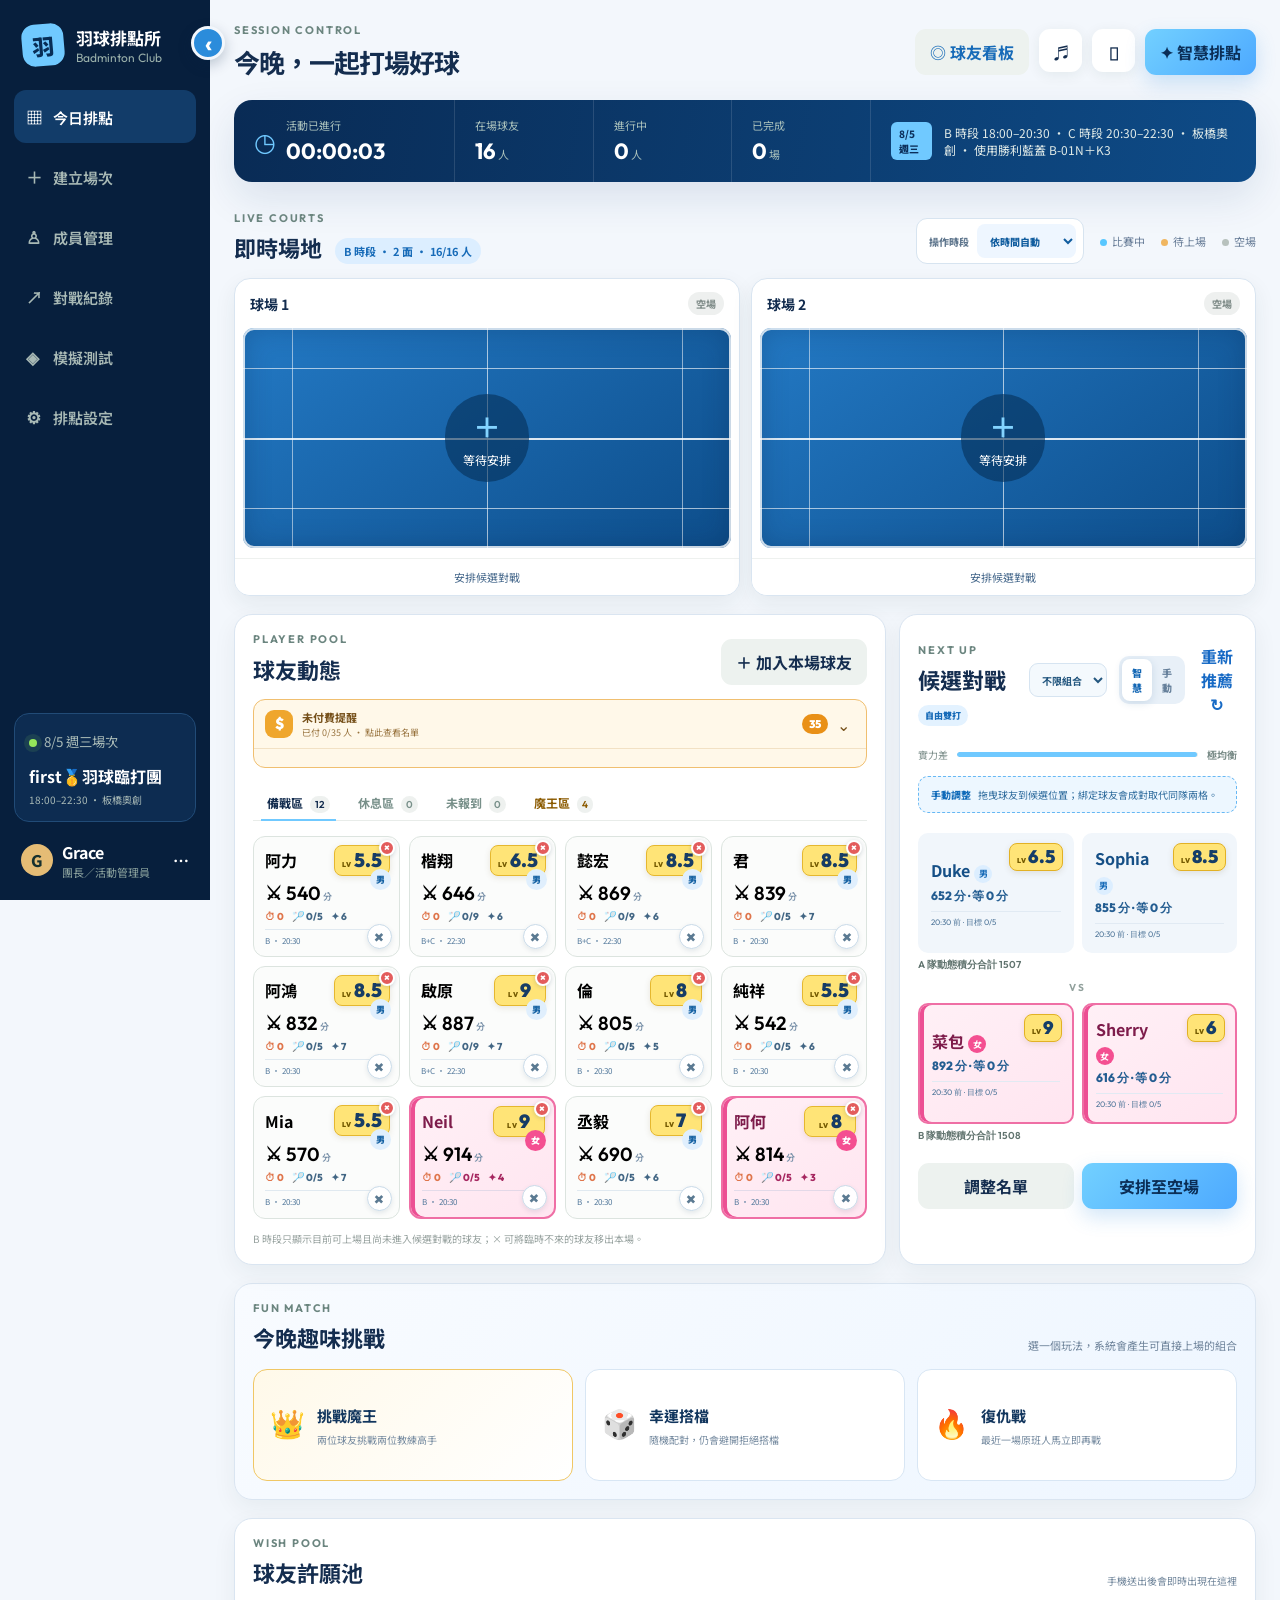
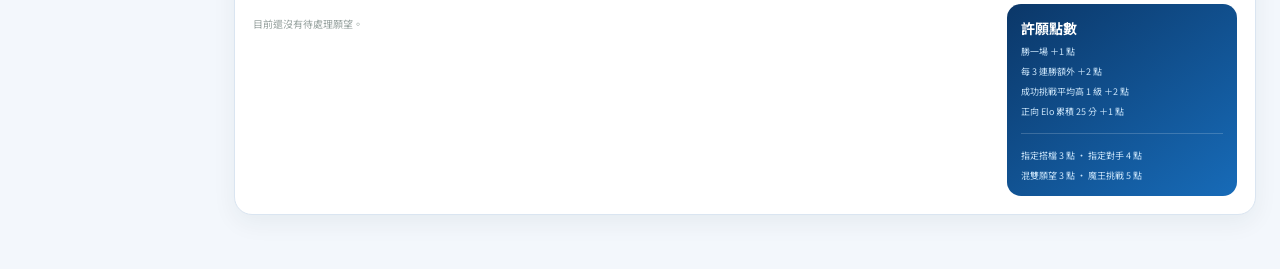
==== commit 985207c4: "Add iPad layout and B/C session controls" ====
--- a/index.html
+++ b/index.html
@@ -46,7 +46,7 @@
           <div class="announcement"><span id="session-date-badge">8/5 週三</span><p id="announcement">B 時段 18:00–20:30 · C 時段 20:30–22:30 · 使用勝利藍蓋 B-01N＋K3</p></div>
         </div>
 
-        <div class="section-heading"><div><p class="eyebrow">LIVE COURTS</p><h2>即時場地 <span id="court-session-label" class="session-court-badge"></span></h2></div><div class="legend"><span><i class="dot playing"></i>比賽中</span><span><i class="dot ready"></i>待上場</span><span><i class="dot idle"></i>空場</span></div></div>
+        <div class="section-heading"><div><p class="eyebrow">LIVE COURTS</p><h2>即時場地 <span id="court-session-label" class="session-court-badge"></span></h2></div><div class="court-heading-actions"><label class="court-session-switcher"><span>操作時段</span><select id="court-session-switch" aria-label="今日排點操作時段"><option value="auto">依時間自動</option><option value="B">B 時段 · 2 面</option><option value="C">C 時段 · 3 面</option></select></label><div class="legend"><span><i class="dot playing"></i>比賽中</span><span><i class="dot ready"></i>待上場</span><span><i class="dot idle"></i>空場</span></div></div></div>
         <div id="court-grid" class="court-grid"></div>
 
         <div class="workspace-grid">
@@ -120,7 +120,7 @@
       </section>
 
       <section id="simulation-view" class="view">
-        <div class="page-toolbar"><div><p class="eyebrow">SIMULATION LAB</p><h2>排點模擬與品質測試</h2><p>使用目前的模擬球友資料，在不影響正式場次的情況下批次驗證排點結果。</p></div><div class="simulation-actions"><button class="secondary" id="export-simulation">匯出報告</button><button class="primary" id="run-simulation">▶ 執行 30 場測試</button></div></div>
+        <div class="page-toolbar"><div><p class="eyebrow">SIMULATION LAB</p><h2>排點模擬與品質測試</h2><p>可指定 B／C 時段測試，不受目前時間影響，也不會改動正式排點。</p></div><div class="simulation-actions"><label class="simulation-session-picker"><span>測試時段</span><select id="simulation-session"><option value="B">B 時段 · 2 面</option><option value="C">C 時段 · 3 面</option></select></label><button class="secondary" id="export-simulation">匯出報告</button><button class="primary" id="run-simulation">▶ 執行 30 場測試</button></div></div>
         <div class="simulation-banner"><div><span class="pulse-ring"></span><strong id="simulation-status">測試資料已準備</strong><small id="simulation-time">等待執行</small></div><p>測試目標：兼顧實力平衡、等待公平與上場次數平均。</p></div>
         <div id="simulation-metrics" class="simulation-metrics"></div>
         <div class="simulation-layout">
--- a/styles.css
+++ b/styles.css
@@ -4,11 +4,13 @@
 /* Blue court theme */
 .sidebar{background:#071f3d}.nav-item.active,.nav-item:hover{background:#123c69}.session-mini{background:#0d2c51;border-color:#214b77}.court-body{background:linear-gradient(145deg,#1b63a7,#174f8a)}.court-card{border-color:#d9e5f1}.court-card.idle .court-body{background:#e8f1fa;color:#6d8cad}.court-actions button{color:#486a8d}.court-status{background:#dceeff;color:#1767b6}.player-card .level{background:#e2f0ff;color:#2469ad}.summary-card,.panel{border-color:#dae5f1}.accent-card{background:linear-gradient(145deg,#0a2c58,#104b88)}.fun-preview{background:#70c9ff}.suggestion-player,.history-row{background:#f1f6fb}.tiny-avatar{background:#e0edfa}.pill{background:#e5f1fd;color:#2768aa}.toast{background:#0b3767}.status-strip{background:linear-gradient(100deg,#092b55,#0e4b87)}.primary{background:linear-gradient(135deg,#72d0ff,#4da9ff);color:#0b2e56;box-shadow:0 8px 20px rgba(52,139,222,.22)}.brand-mark{background:#70c9ff;color:#082d56}.dot.playing{background:#58c7ff}.dot.ready{background:#f0b660}.switch-row input:checked{background:#247fdf}
 .simulation-actions{display:flex;gap:9px}.simulation-banner{display:flex;justify-content:space-between;align-items:center;padding:16px 20px;margin-bottom:14px;border-radius:15px;background:linear-gradient(100deg,#0a2f5e,#126bb4);color:#fff;box-shadow:var(--shadow)}.simulation-banner>div{display:flex;align-items:center;gap:10px}.simulation-banner small{color:#b9d9f4}.simulation-banner p{font-size:11px;color:#c7e2f5}.pulse-ring{width:10px;height:10px;border-radius:50%;background:#66d0ff;box-shadow:0 0 0 6px rgba(102,208,255,.16)}.simulation-metrics{display:grid;grid-template-columns:repeat(5,1fr);gap:11px;margin-bottom:14px}.metric-card{position:relative;overflow:hidden;background:#fff;border:1px solid #d9e5f1;border-radius:15px;padding:17px}.metric-card:after{content:"";position:absolute;width:62px;height:62px;right:-22px;top:-24px;border-radius:50%;background:#e2f2ff}.metric-card span{font-size:10px;color:#71869d}.metric-card strong{display:block;font:700 25px Outfit;margin-top:5px}.metric-card small{display:block;margin-top:4px;font-size:9px;color:#8798aa}.metric-card.good strong{color:#176ec4}.simulation-layout{display:grid;grid-template-columns:.9fr 1.1fr;gap:14px;margin-bottom:14px}.test-score{padding:5px 10px;border-radius:99px;background:#e7f3ff;color:#176bb8;font:700 11px Outfit}.test-results{margin-top:15px}.test-row{display:grid;grid-template-columns:24px 1fr auto;gap:10px;align-items:center;padding:11px 0;border-top:1px solid #e8eef5}.test-icon{display:grid;place-items:center;width:22px;height:22px;border-radius:50%;background:#dff3e8;color:#168150;font-size:11px;font-weight:900}.test-icon.fail{background:#ffebe7;color:#c9573d}.test-row strong,.test-row small{display:block}.test-row strong{font-size:12px}.test-row small{font-size:9px;color:#8293a5}.test-row>b{font:700 10px Outfit;color:#658098}.participation-chart{display:grid;gap:8px;margin-top:17px;max-height:304px;overflow:auto;padding-right:5px}.chart-row{display:grid;grid-template-columns:58px 1fr 30px;align-items:center;gap:8px}.chart-row span{font-size:10px;white-space:nowrap;overflow:hidden;text-overflow:ellipsis}.chart-bar{height:8px;background:#e8eff6;border-radius:8px;overflow:hidden}.chart-bar i{display:block;height:100%;border-radius:8px;background:linear-gradient(90deg,#2d8de8,#6bcaff)}.chart-row strong{font:700 10px Outfit;text-align:right}.simulation-table-panel{padding:20px 0 0}.simulation-table-panel .panel-head{padding:0 20px 15px}.table-note{font-size:10px;color:#8294a7}.quality-pill{display:inline-block;padding:3px 7px;border-radius:99px;font-size:9px;font-weight:800;background:#e2f4eb;color:#178151}.quality-pill.warn{background:#fff1dc;color:#b86c13}
+.simulation-actions{align-items:stretch}.simulation-session-picker,.court-session-switcher{display:flex;align-items:center;gap:8px;min-height:44px;padding:5px 7px 5px 12px;border:1px solid #d7e4f0;border-radius:11px;background:#fff;color:#60778e;font-size:10px;font-weight:800}.simulation-session-picker select,.court-session-switcher select{min-height:34px;border:0;border-radius:8px;padding:0 9px;background:#eef6ff;color:#115d9f;font-weight:800;cursor:pointer}.court-heading-actions{display:flex;align-items:center;gap:16px}
 @media(max-width:1100px){.simulation-metrics{grid-template-columns:repeat(3,1fr)}}
 @media(max-width:760px){.sidebar nav{grid-template-columns:repeat(5,1fr)}.simulation-actions{flex-direction:column}.simulation-banner{align-items:flex-start}.simulation-banner p{display:none}.simulation-metrics{grid-template-columns:1fr 1fr}.simulation-layout{grid-template-columns:1fr}.metric-card strong{font-size:21px}}
 .form-grid input[readonly]{background:#eaf3fc;color:#1766ad;font-weight:800}.form-grid #initial-rating-preview{margin:0;padding:10px 12px;border-radius:9px;background:#edf6ff;color:#276aab;font-weight:700}.player-card .rating:after{content:" 分";font-size:9px;color:#7890a8;font-family:"Noto Sans TC"}
 .candidate-controls{display:flex;align-items:center;gap:12px}.mode-toggle{display:flex;padding:3px;border-radius:10px;background:#e8f0f8}.mode-toggle button{border:0;background:transparent;color:#66809b;border-radius:8px;padding:6px 10px;font-size:10px;font-weight:800}.mode-toggle button.active{background:#fff;color:#1266b4;box-shadow:0 2px 8px rgba(24,77,128,.14)}.manual-guide{display:flex;gap:7px;align-items:flex-start;margin-top:14px;padding:10px 12px;border:1px dashed #67b8f4;border-radius:10px;background:#edf7ff;color:#326e9f;font-size:10px}.manual-guide b{white-space:nowrap;color:#0e69b8}.next-up.manual-active{box-shadow:0 0 0 2px rgba(70,166,240,.18),0 8px 25px rgba(22,55,51,.06)}.player-card[draggable="true"]{cursor:grab}.player-card[draggable="true"]:active{cursor:grabbing}.player-card.dragging{opacity:.45;transform:scale(.97)}.player-card.manual-selectable:before{content:"⋮⋮";position:absolute;left:7px;top:6px;color:#6b9cc7;font-size:9px}.player-card.manual-selectable strong{padding-left:9px}.player-card.selected-player{border-color:#258de8;background:#eaf5ff;box-shadow:0 0 0 2px rgba(37,141,232,.16)}.suggestion-player{border:1px solid transparent;text-align:left;color:inherit;width:100%;position:relative}.suggestion-player.drop-target{cursor:pointer;border-style:dashed;border-color:#9fc9ec}.suggestion-player.drop-target:after{content:"拖放取代";position:absolute;right:7px;top:6px;font-size:8px;color:#5c96c5;opacity:0}.suggestion-player.drop-target:hover,.suggestion-player.drag-over{border-color:#238ee8;background:#e3f3ff;box-shadow:0 0 0 3px rgba(35,142,232,.12)}.suggestion-player.drop-target:hover:after,.suggestion-player.drag-over:after{opacity:1}.suggestion-player.slot-selected{border-color:#238ee8;background:#e3f3ff}.manual-slot-label{display:block;margin-top:4px;font-size:8px!important;color:#2678b9!important;font-weight:700}.manual-active #refresh-match{opacity:.4;pointer-events:none}.manual-active .suggestion{margin-top:14px}
 @media(max-width:760px){.candidate-controls{align-items:flex-end;flex-direction:column;gap:3px}.manual-guide{line-height:1.5}.suggestion-player.drop-target:after{display:none}}
+@media(max-width:900px){.section-heading{align-items:flex-start;gap:12px;flex-wrap:wrap}.court-heading-actions{width:100%;justify-content:space-between;flex-wrap:wrap}.court-session-switcher{min-height:48px}.court-session-switcher select{min-height:38px}}
 .schedule-meta,.candidate-meta{display:block;margin-top:6px!important;padding-top:5px;border-top:1px solid #e1eaf3;color:#52789b!important;font-size:8px!important}.schedule-meta.urgent,.candidate-meta:has(+.manual-slot-label){color:#d56b37!important}.player-card.outside-window{opacity:.58;background:#f2f4f6}.player-card.outside-window .schedule-meta{color:#8b96a0!important}.time-window{white-space:nowrap;color:#376b9c}.table-panel table{min-width:1320px}.modal-card{width:min(660px,calc(100% - 28px))}.preference-field{min-width:0;margin:4px 0 0;padding:12px;border:1px solid #dce6f1;border-radius:11px}.preference-field legend{padding:0 6px;font-size:11px;font-weight:800;color:#285f91}.preference-field legend small{font-weight:500;color:#7b8fa3}.preference-field.danger{border-color:#f0d9d4}.preference-field.danger legend{color:#a94c3d}.partner-picker{display:grid;grid-template-columns:repeat(4,minmax(0,1fr));gap:6px;max-height:128px;overflow:auto}.partner-option{display:flex!important;grid-template:none!important;align-items:center;gap:5px!important;padding:6px 7px;border-radius:7px;background:#f1f6fb;color:#315b82!important;font-size:10px!important;margin:0!important}.partner-option input{margin:0;padding:0;width:13px;height:13px}.preference-field.danger .partner-option{background:#fff4f2}.schedule-explain{display:flex;gap:8px;margin-top:14px;padding:11px 12px;border-radius:10px;background:#eef6fd;color:#496d8d;font-size:10px}.schedule-explain b{white-space:nowrap;color:#1768ad}
 @media(max-width:760px){.partner-picker{grid-template-columns:repeat(2,minmax(0,1fr))}.schedule-explain{display:block}.schedule-explain b{display:block;margin-bottom:4px}}
 /* 11-inch iPad and touch-first operation */
@@ -19,6 +21,34 @@
 @media(max-width:600px){main{padding-inline:13px}.topbar h1{font-size:21px}.header-actions .primary{font-size:11px;padding-inline:10px}.status-strip>div{padding:12px 8px}.status-strip strong{font-size:17px}.status-strip .announcement{display:none}.court-grid{gap:8px}.court-body{min-height:158px;margin:0 7px 7px;padding:7px}.player-cards{grid-template-columns:repeat(2,minmax(0,1fr))}.member-summary{grid-template-columns:1fr 1fr}.form-grid{grid-template-columns:1fr}.form-grid .full{grid-column:auto}.partner-picker{grid-template-columns:repeat(2,minmax(0,1fr))}.candidate-controls{align-items:flex-end;flex-direction:column;gap:3px}}
 
 .session-court-badge{display:inline-flex;vertical-align:middle;margin-left:8px;padding:5px 9px;border-radius:99px;background:#dceeff;color:#176bb8;font-size:11px;letter-spacing:0;white-space:nowrap}.court-grid[data-count="2"]{grid-template-columns:repeat(2,minmax(250px,1fr))}.court-grid[data-count="3"]{grid-template-columns:repeat(3,minmax(220px,1fr))}.court-plan{display:grid;grid-template-columns:1fr 1fr;gap:10px;margin-bottom:6px}.court-plan>span{position:relative;padding:14px;border:1px solid #d9e7f4;border-radius:12px;background:#f2f8ff}.court-plan b,.court-plan small,.court-plan strong{display:block}.court-plan small{margin-top:3px;color:#71869d;font-size:10px}.court-plan strong{position:absolute;right:13px;top:50%;transform:translateY(-50%);color:#176bb8;font:800 18px Outfit}
+
+/* iPad 8th generation (10.2-inch, 810x1080 CSS px) */
+@media(min-width:901px) and (max-width:1180px){
+  main{padding:20px 20px 54px}
+  .workspace-grid{grid-template-columns:minmax(0,1.45fr) minmax(292px,.85fr);gap:12px}
+  .player-cards{grid-template-columns:repeat(3,minmax(0,1fr));gap:10px}
+  .player-card{min-height:132px;padding:13px 12px}
+  .player-card>strong{display:-webkit-box;min-height:40px;padding-right:58px;overflow:hidden;-webkit-box-orient:vertical;-webkit-line-clamp:2;white-space:normal;overflow-wrap:anywhere;font-size:16px;line-height:1.25;letter-spacing:-.2px}
+  .player-card .rating{margin-top:7px;font-size:21px}
+  .player-card .level,.female-player .level{top:9px;right:9px}
+  .suggestion-team{grid-template-columns:1fr;gap:7px}
+  .next-up .panel-head{align-items:flex-start;flex-wrap:wrap;gap:10px}
+  .next-up .candidate-controls{width:100%;justify-content:space-between}
+  .suggestion-player{min-height:76px;padding:12px 13px}
+  .suggestion-player>strong{padding-right:60px;white-space:normal;overflow-wrap:anywhere;font-size:15px;line-height:1.3}
+  .candidate-level{top:10px}
+  .court-player strong{max-width:100%;font-size:14px;line-height:1.2;overflow-wrap:anywhere}
+}
+
+@media(min-width:700px) and (max-width:900px){
+  .player-cards{grid-template-columns:repeat(4,minmax(0,1fr));gap:9px}
+  .player-card{min-height:130px;padding:12px 11px}
+  .player-card>strong{display:-webkit-box;min-height:40px;padding-right:55px;overflow:hidden;-webkit-box-orient:vertical;-webkit-line-clamp:2;white-space:normal;overflow-wrap:anywhere;font-size:16px;line-height:1.25;letter-spacing:-.2px}
+  .player-card .rating{margin-top:7px;font-size:21px}
+  .suggestion-player>strong{white-space:normal;overflow-wrap:anywhere;font-size:16px;line-height:1.3}
+  .court-player strong{font-size:14px;line-height:1.2;overflow-wrap:anywhere}
+  .court-player small{font-size:10px}
+}
 @media(max-width:900px){.court-grid[data-count="2"],.court-grid[data-count="3"]{grid-template-columns:repeat(2,minmax(0,1fr))}}
 @media(max-width:600px){.session-court-badge{display:flex;width:max-content;margin:6px 0 0}.court-plan{grid-template-columns:1fr}}
 
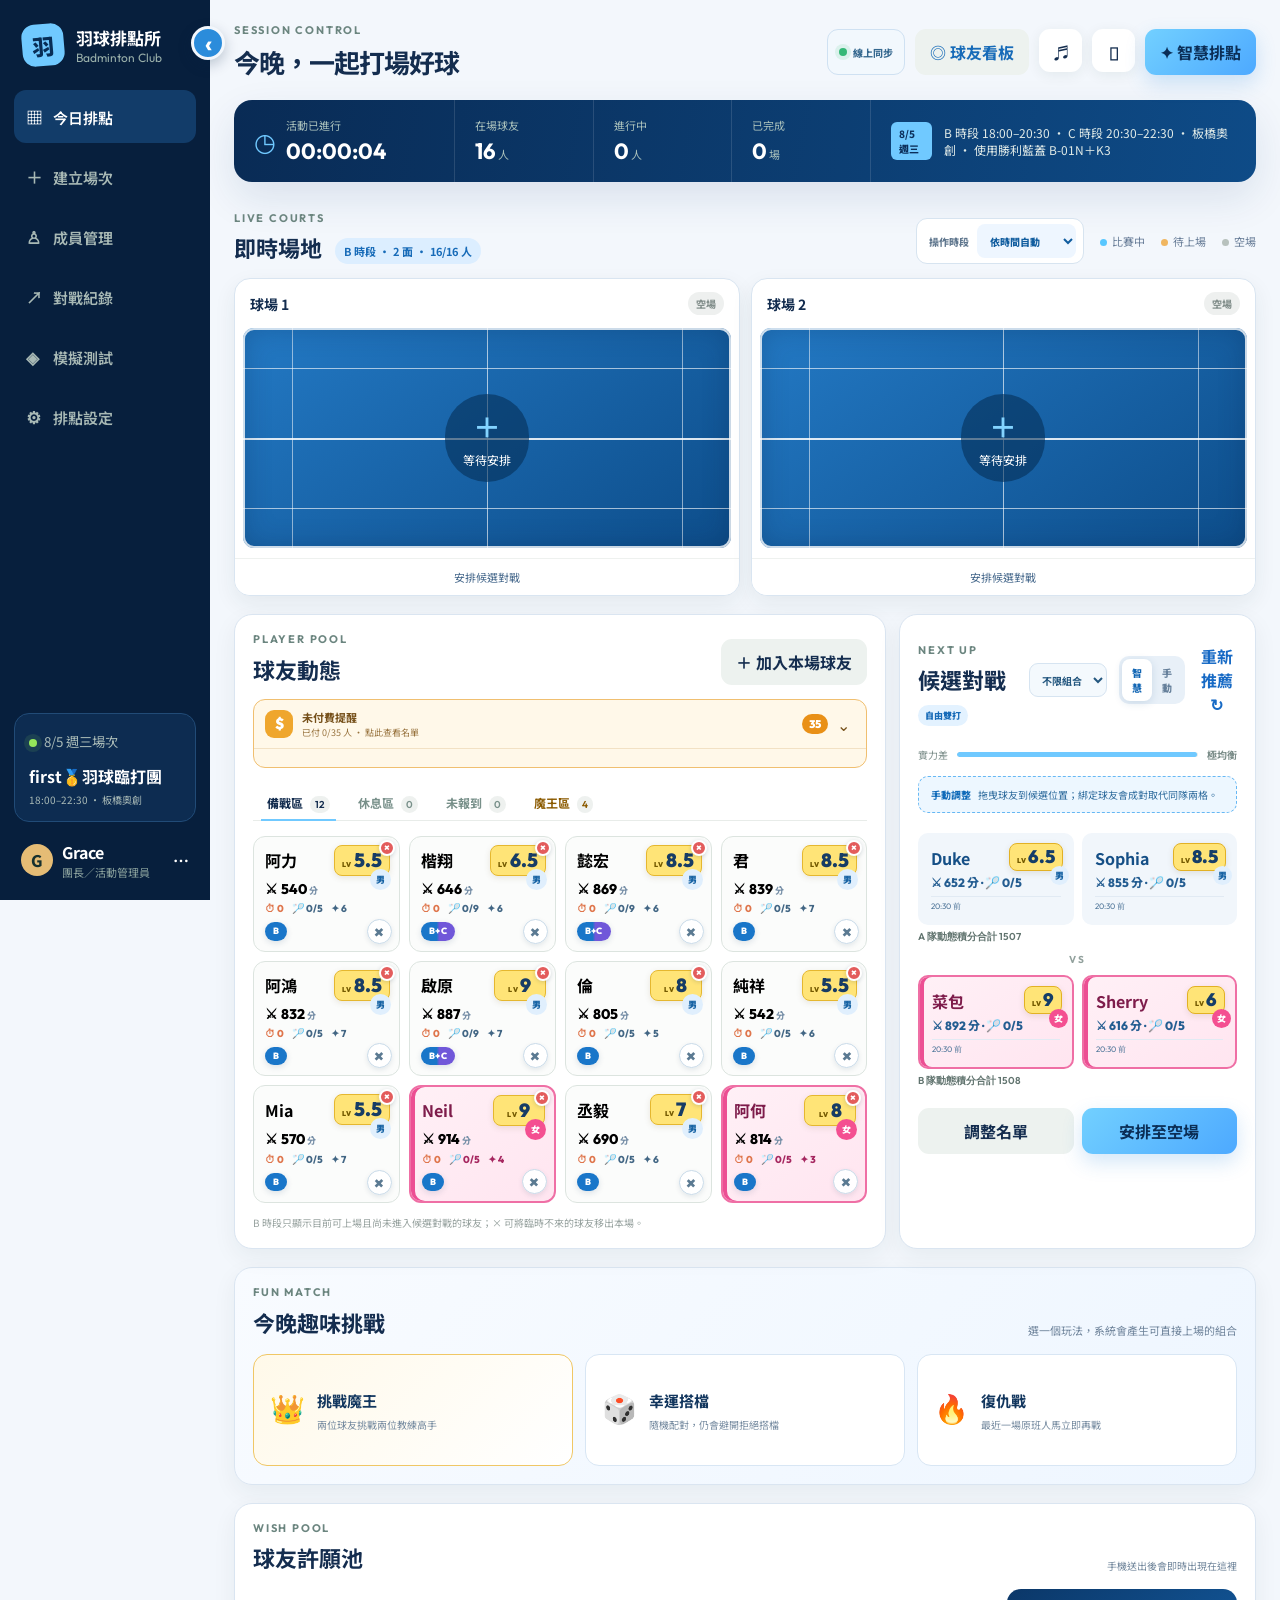
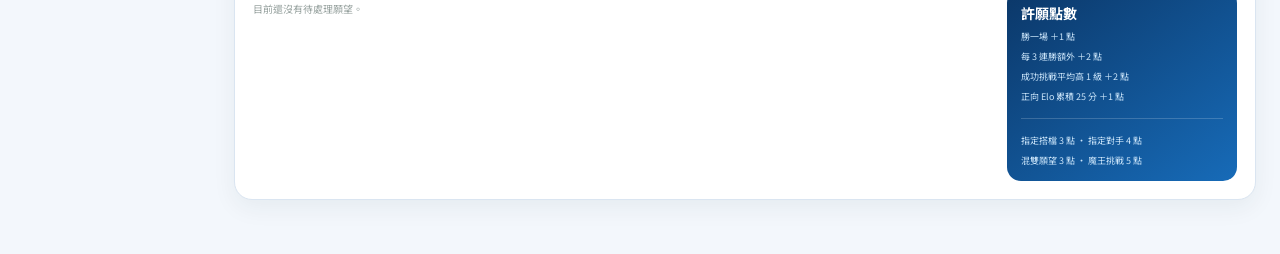
==== commit 815f15e0: "Add installable offline manager PWA" ====
--- a/index.html
+++ b/index.html
@@ -3,8 +3,14 @@
 <head>
   <meta charset="UTF-8" />
   <meta name="viewport" content="width=device-width, initial-scale=1.0" />
-  <meta name="theme-color" content="#102c2a" />
+  <meta name="theme-color" content="#0b2e5a" />
+  <meta name="apple-mobile-web-app-capable" content="yes" />
+  <meta name="apple-mobile-web-app-status-bar-style" content="default" />
+  <meta name="apple-mobile-web-app-title" content="羽球排點所" />
   <title>羽球排點所｜團隊場次管理</title>
+  <link rel="manifest" href="manifest.webmanifest" />
+  <link rel="icon" href="icons/badminton-console.svg" type="image/svg+xml" />
+  <link rel="apple-touch-icon" href="icons/badminton-console.svg" />
   <link rel="preconnect" href="https://fonts.googleapis.com">
   <link rel="preconnect" href="https://fonts.gstatic.com" crossorigin>
   <link href="https://fonts.googleapis.com/css2?family=Noto+Sans+TC:wght@400;500;600;700;800;900&family=Outfit:wght@500;600;700&display=swap" rel="stylesheet">
@@ -34,7 +40,7 @@
     <main>
       <header class="topbar">
         <div><p class="eyebrow" id="eyebrow">SESSION CONTROL</p><h1 id="page-title">今晚，一起打場好球</h1></div>
-        <div class="header-actions"><button class="secondary live-board-button" id="open-live-board">◎ 球友看板</button><button class="icon-button" id="sound-toggle" title="語音播報">♬</button><button class="icon-button" id="fullscreen" title="全螢幕">⌷</button><button class="primary" id="auto-arrange">✦ 智慧排點</button></div>
+        <div class="header-actions"><button class="connectivity-status" id="connectivity-status" type="button" aria-label="網路與離線版狀態"><i></i><span>檢查連線</span></button><button class="secondary live-board-button" id="open-live-board">◎ 球友看板</button><button class="icon-button" id="sound-toggle" title="語音播報">♬</button><button class="icon-button" id="fullscreen" title="全螢幕">⌷</button><button class="primary" id="auto-arrange">✦ 智慧排點</button></div>
       </header>
 
       <section id="courts-view" class="view active">
--- a/styles.css
+++ b/styles.css
@@ -21,31 +21,53 @@
 @media(max-width:600px){main{padding-inline:13px}.topbar h1{font-size:21px}.header-actions .primary{font-size:11px;padding-inline:10px}.status-strip>div{padding:12px 8px}.status-strip strong{font-size:17px}.status-strip .announcement{display:none}.court-grid{gap:8px}.court-body{min-height:158px;margin:0 7px 7px;padding:7px}.player-cards{grid-template-columns:repeat(2,minmax(0,1fr))}.member-summary{grid-template-columns:1fr 1fr}.form-grid{grid-template-columns:1fr}.form-grid .full{grid-column:auto}.partner-picker{grid-template-columns:repeat(2,minmax(0,1fr))}.candidate-controls{align-items:flex-end;flex-direction:column;gap:3px}}
 
 .session-court-badge{display:inline-flex;vertical-align:middle;margin-left:8px;padding:5px 9px;border-radius:99px;background:#dceeff;color:#176bb8;font-size:11px;letter-spacing:0;white-space:nowrap}.court-grid[data-count="2"]{grid-template-columns:repeat(2,minmax(250px,1fr))}.court-grid[data-count="3"]{grid-template-columns:repeat(3,minmax(220px,1fr))}.court-plan{display:grid;grid-template-columns:1fr 1fr;gap:10px;margin-bottom:6px}.court-plan>span{position:relative;padding:14px;border:1px solid #d9e7f4;border-radius:12px;background:#f2f8ff}.court-plan b,.court-plan small,.court-plan strong{display:block}.court-plan small{margin-top:3px;color:#71869d;font-size:10px}.court-plan strong{position:absolute;right:13px;top:50%;transform:translateY(-50%);color:#176bb8;font:800 18px Outfit}
+.connectivity-status{display:flex;align-items:center;gap:6px;border:1px solid #cfe1f2;border-radius:11px;padding:9px 11px;background:#f2f8fd;color:#35688f;font-size:10px;font-weight:800;white-space:nowrap}.connectivity-status i{width:8px;height:8px;border-radius:50%;background:#35b877;box-shadow:0 0 0 4px rgba(53,184,119,.12)}.connectivity-status.offline{border-color:#efc56f;background:#fff7e7;color:#98620b}.connectivity-status.offline i{background:#ef9d16;box-shadow:0 0 0 4px rgba(239,157,22,.14)}.offline-guide{display:grid;grid-template-columns:130px 1fr;gap:10px 14px;margin-top:16px;padding:16px;border-radius:13px;background:#f1f7fd;color:#56738d;font-size:11px;line-height:1.65}.offline-guide strong{color:#185c96}
+@media(max-width:1180px){.connectivity-status span{display:none}.connectivity-status{width:43px;height:43px;justify-content:center;padding:0}}
+@media(max-width:600px){.connectivity-status{display:flex!important}.offline-guide{grid-template-columns:1fr;gap:5px}.offline-guide strong:not(:first-child){margin-top:8px}}
 
 /* iPad 8th generation (10.2-inch, 810x1080 CSS px) */
 @media(min-width:901px) and (max-width:1180px){
-  main{padding:20px 20px 54px}
-  .workspace-grid{grid-template-columns:minmax(0,1.45fr) minmax(292px,.85fr);gap:12px}
-  .player-cards{grid-template-columns:repeat(3,minmax(0,1fr));gap:10px}
-  .player-card{min-height:132px;padding:13px 12px}
-  .player-card>strong{display:-webkit-box;min-height:40px;padding-right:58px;overflow:hidden;-webkit-box-orient:vertical;-webkit-line-clamp:2;white-space:normal;overflow-wrap:anywhere;font-size:16px;line-height:1.25;letter-spacing:-.2px}
-  .player-card .rating{margin-top:7px;font-size:21px}
-  .player-card .level,.female-player .level{top:9px;right:9px}
-  .suggestion-team{grid-template-columns:1fr;gap:7px}
+  main{padding:18px 18px 52px}
+  .workspace-grid{grid-template-columns:minmax(0,1.55fr) minmax(286px,.82fr);gap:10px}
+  .panel{padding:16px}
+  .player-cards{grid-template-columns:repeat(4,minmax(0,1fr));gap:7px}
+  .player-card{min-height:112px;padding:10px 9px 8px}
+  .player-card>strong{display:block;min-height:23px;padding-right:47px;overflow:hidden;white-space:nowrap;text-overflow:clip;font-size:15px;line-height:1.45;letter-spacing:-.25px}
+  .player-card>strong.name-fit-sm{font-size:12px;letter-spacing:-.45px}
+  .player-card>strong.name-fit-xs{font-size:10px;letter-spacing:-.65px}
+  .player-card .rating{margin:5px 0 3px;font-size:20px}
+  .player-card .level,.female-player .level{top:8px;right:8px;min-width:44px;padding:4px 5px!important}
+  .player-card .level b{font-size:17px}
+  .player-card .level small{font-size:6px}
+  .player-card .gender-badge{right:8px;top:37px;width:19px;height:19px}
+  .player-card .player-metrics{gap:3px 6px;font-size:9px}
+  .player-card .schedule-meta{margin-top:4px!important;padding-top:3px;padding-right:28px;font-size:8px!important}
+  .session-remove{right:6px;bottom:6px;width:24px;height:24px}
+  .suggestion-team{grid-template-columns:repeat(2,minmax(0,1fr));gap:7px}
   .next-up .panel-head{align-items:flex-start;flex-wrap:wrap;gap:10px}
   .next-up .candidate-controls{width:100%;justify-content:space-between}
-  .suggestion-player{min-height:76px;padding:12px 13px}
-  .suggestion-player>strong{padding-right:60px;white-space:normal;overflow-wrap:anywhere;font-size:15px;line-height:1.3}
-  .candidate-level{top:10px}
+  .suggestion-player{min-height:94px;padding:11px 9px}
+  .suggestion-player>strong{display:block;min-height:22px;padding-right:45px;overflow:hidden;white-space:nowrap;text-overflow:clip;font-size:14px;line-height:1.4}
+  .suggestion-player>strong.name-fit-sm{font-size:11px;letter-spacing:-.4px}
+  .suggestion-player>strong.name-fit-xs{font-size:9px;letter-spacing:-.6px}
+  .candidate-level{top:9px;right:8px;min-width:42px;padding:4px 5px}
+  .candidate-level b{font-size:16px}
+  .candidate-level small{font-size:6px!important}
+  .suggestion-player>small:first-of-type{font-size:10px}
+  .candidate-meta{font-size:7px!important;white-space:nowrap;overflow:hidden;text-overflow:ellipsis}
   .court-player strong{max-width:100%;font-size:14px;line-height:1.2;overflow-wrap:anywhere}
 }
 
 @media(min-width:700px) and (max-width:900px){
   .player-cards{grid-template-columns:repeat(4,minmax(0,1fr));gap:9px}
   .player-card{min-height:130px;padding:12px 11px}
-  .player-card>strong{display:-webkit-box;min-height:40px;padding-right:55px;overflow:hidden;-webkit-box-orient:vertical;-webkit-line-clamp:2;white-space:normal;overflow-wrap:anywhere;font-size:16px;line-height:1.25;letter-spacing:-.2px}
+  .player-card>strong{display:block;min-height:25px;padding-right:55px;overflow:hidden;white-space:nowrap;text-overflow:clip;font-size:16px;line-height:1.45;letter-spacing:-.2px}
+  .player-card>strong.name-fit-sm{font-size:13px}
+  .player-card>strong.name-fit-xs{font-size:11px}
   .player-card .rating{margin-top:7px;font-size:21px}
-  .suggestion-player>strong{white-space:normal;overflow-wrap:anywhere;font-size:16px;line-height:1.3}
+  .suggestion-player>strong{white-space:nowrap;overflow:hidden;text-overflow:clip;font-size:16px;line-height:1.3}
+  .suggestion-player>strong.name-fit-sm{font-size:13px}
+  .suggestion-player>strong.name-fit-xs{font-size:11px}
   .court-player strong{font-size:14px;line-height:1.2;overflow-wrap:anywhere}
   .court-player small{font-size:10px}
 }
@@ -109,3 +131,17 @@
 .toolbar-actions{display:flex;gap:9px;align-items:center}.line-note-field{display:grid;gap:8px;color:#60758a;font-size:12px}.line-note-field textarea{min-height:270px;resize:vertical;border:1px solid #cfdfea;border-radius:13px;padding:13px;font:14px/1.65 "Noto Sans TC",sans-serif;color:#123a61;background:#fbfdff}.line-import-preview{display:grid;gap:7px;margin-top:13px;padding:13px;border:1px solid #d7e7f4;border-radius:13px;background:#f4f9fd;color:#45657f}.line-import-preview>strong{color:#113d66;font-size:15px}.line-import-preview>div{display:grid;grid-template-columns:repeat(4,1fr);gap:7px}.line-import-preview>div span{padding:8px;border-radius:9px;background:#fff;font-size:10px;text-align:center}.line-import-preview b{display:block;color:#1472bd;font:900 19px Outfit}.line-import-preview small{font-size:10px}.import-error{color:#bd3d3d;font-weight:700}.modal-actions.spread{display:grid;grid-template-columns:auto 1fr auto auto}.empty-member-note{padding:18px;border-radius:12px;background:#f3f7f5;color:#71817d;text-align:center}.session-remove{position:absolute;right:7px;bottom:7px;z-index:5;display:grid;place-items:center;width:25px;height:25px;border:1px solid #c7d9e7;border-radius:50%;background:rgba(255,255,255,.94);color:#5b7a92;font:900 17px/1 Outfit;box-shadow:0 2px 5px rgba(5,48,82,.1)}.session-remove:hover,.session-remove:focus{background:#ffe7e7;border-color:#ef9898;color:#b83232;outline:none}.player-card .schedule-meta{padding-right:30px}.member-name-actions{display:flex;align-items:center;gap:7px}.member-delete{border:0;border-radius:8px;background:#fff0f0;color:#b43d3d;padding:7px 9px;font-size:10px;font-weight:800;opacity:.72}.member-delete:hover,.member-delete:focus-visible{opacity:1;background:#ffdede}.member-name-actions .member-edit-name{flex:1}
 @media(max-width:900px){.toolbar-actions{flex-wrap:wrap;justify-content:flex-end}.line-note-field textarea{min-height:330px;font-size:16px}.session-remove{width:34px;height:34px;font-size:20px}.member-delete{min-width:52px;min-height:44px}.line-import-preview>div{grid-template-columns:1fr 1fr}}
 @media(max-width:600px){.page-toolbar{gap:12px}.toolbar-actions{width:100%;justify-content:stretch}.toolbar-actions button{flex:1}.modal-actions.spread{grid-template-columns:1fr 1fr}.modal-actions.spread>span{display:none}.line-note-field textarea{min-height:250px}}
+
+/* Use every pixel before the Lv badge, then shrink only on measured overflow. */
+.player-card>strong.fit-name{display:block;width:calc(100% - 58px);padding-right:0;white-space:nowrap;overflow:hidden;text-overflow:clip}.suggestion-player>strong.fit-name{display:block;width:calc(100% - 55px);padding-right:0;white-space:nowrap;overflow:hidden;text-overflow:clip}.court-player strong.fit-name{display:block;width:100%;white-space:nowrap;overflow:hidden;text-overflow:clip}
+
+/* Session is a glanceable tag; detailed availability remains in Next Up. */
+.player-card .schedule-meta.session-tag{display:inline-flex;width:max-content;align-items:center;justify-content:center;margin-top:5px!important;padding:3px 8px!important;border:0!important;border-radius:99px;color:#fff!important;font:900 9px/1.35 Outfit,"Noto Sans TC",sans-serif!important;letter-spacing:.35px;box-shadow:0 2px 6px rgba(20,57,96,.14)}.session-tag.session-b{background:#1976c9}.session-tag.session-c{background:#7057d9}.session-tag.session-bc{background:linear-gradient(90deg,#1976c9 0 46%,#7057d9 54% 100%)}
+
+@media(min-width:901px) and (max-width:1180px){.player-card>strong.fit-name{width:calc(100% - 47px);padding-right:0;font-size:15px}.suggestion-player>strong.fit-name{width:calc(100% - 45px);padding-right:0;font-size:14px}.player-card .schedule-meta.session-tag{margin-top:4px!important;padding:3px 7px!important;font-size:9px!important}}
+@media(min-width:700px) and (max-width:900px){.player-card>strong.fit-name{width:calc(100% - 55px);padding-right:0;font-size:16px}.suggestion-player>strong.fit-name{width:calc(100% - 55px);padding-right:0;font-size:16px}}
+
+/* Name is primary; rating and progress are compact secondary information. */
+.player-card .rating{font:800 14px/1.2 Outfit,"Noto Sans TC",sans-serif}.suggestion-player .candidate-score{display:block;margin-top:5px;color:#245d91;font:800 11px/1.3 Outfit,"Noto Sans TC",sans-serif}.suggestion-player .candidate-gender-badge{z-index:3;right:4px;top:32px;width:19px;height:19px}.suggestion-player .candidate-meta{margin-top:5px!important;padding-top:4px;font-size:8px!important}.female-player .candidate-score{color:#a62760}
+@media(min-width:901px) and (max-width:1180px){.player-card .rating{font-size:13px}.suggestion-player .candidate-score{font-size:10px}.suggestion-player .candidate-gender-badge{right:3px;top:31px;width:18px;height:18px}}
+@media(min-width:700px) and (max-width:900px){.player-card .rating{font-size:14px}.suggestion-player .candidate-score{font-size:11px}}
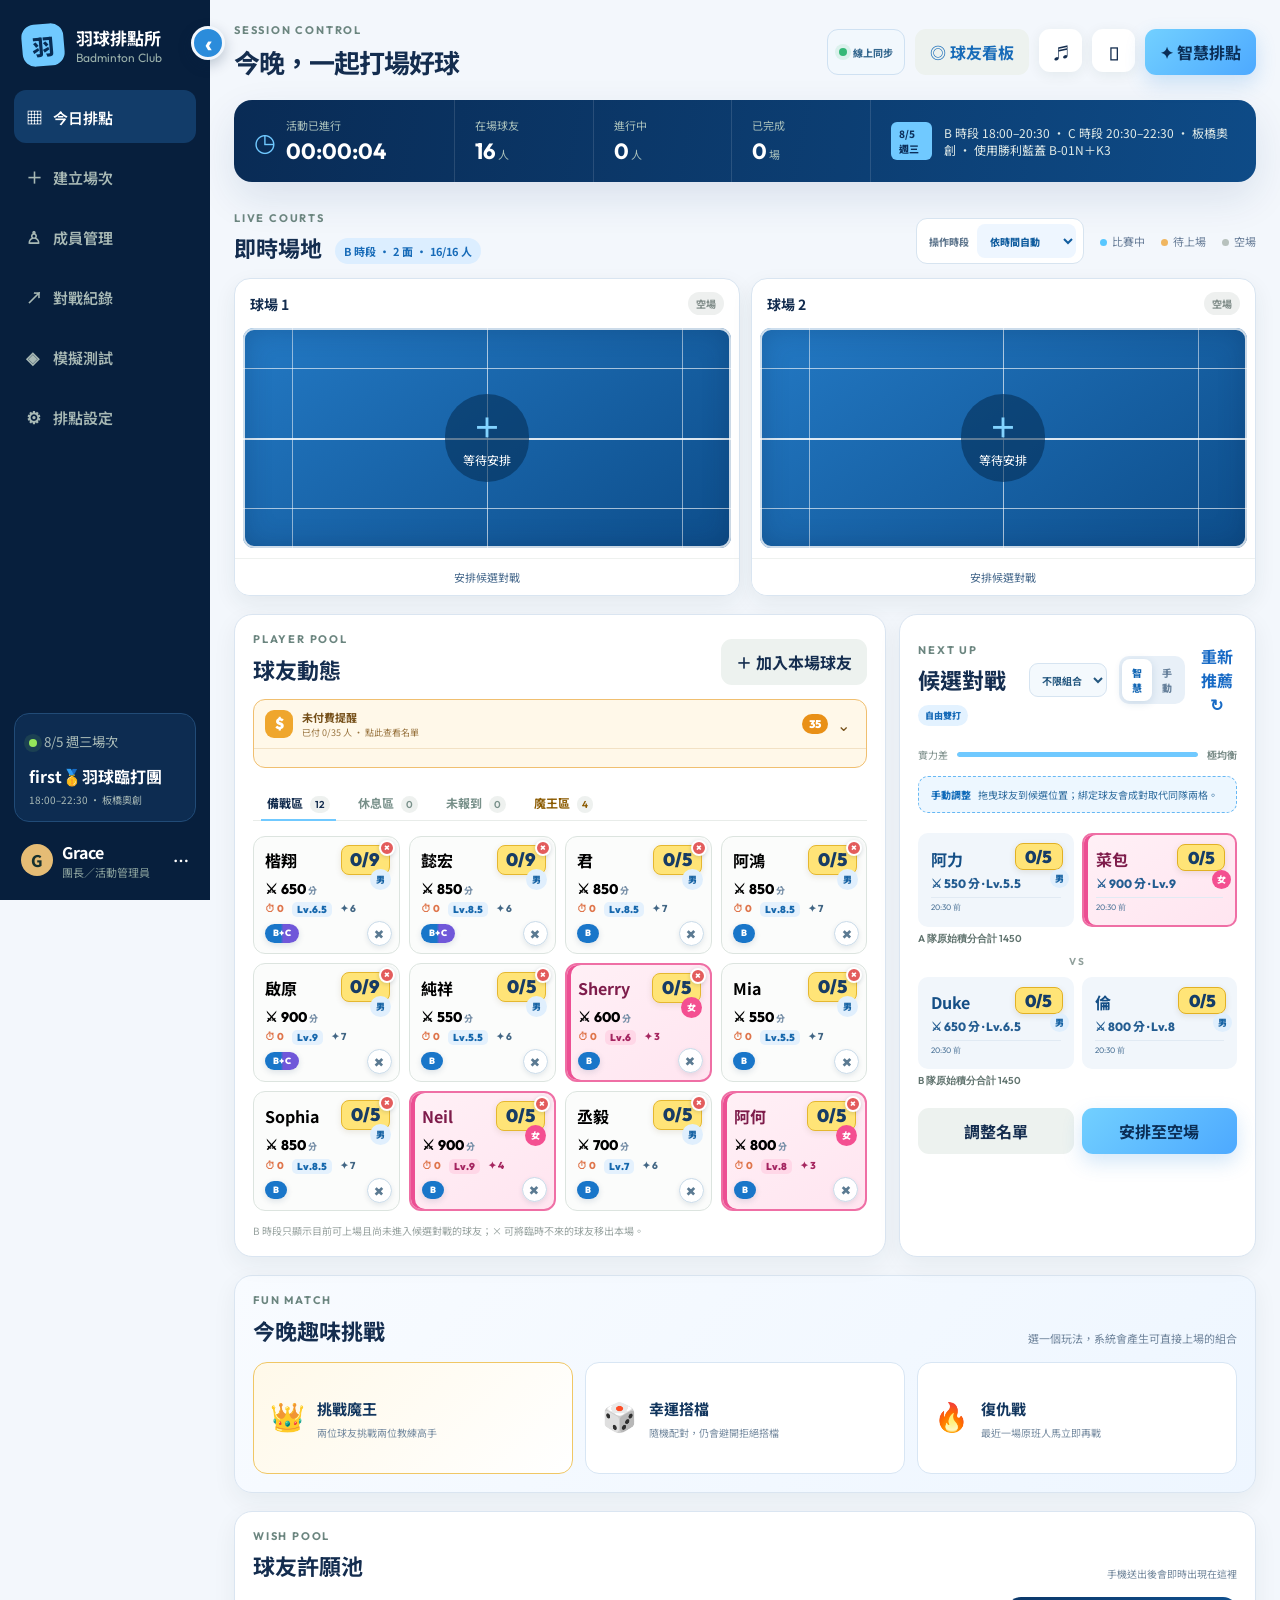
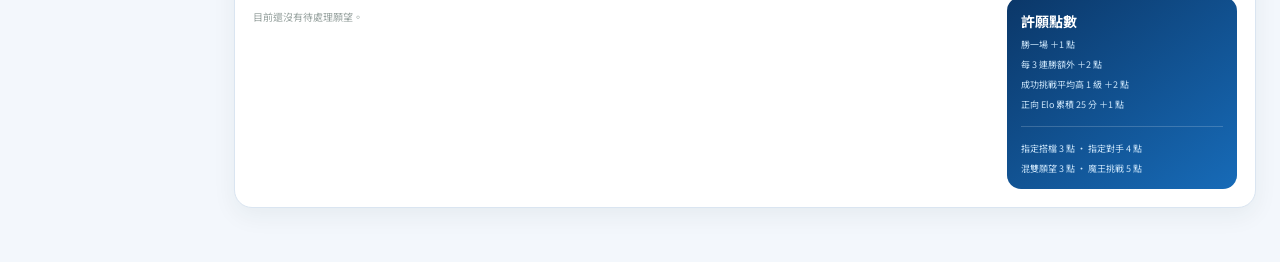
==== commit 936e9146: "Add fixed court plans and optional rating mode" ====
--- a/index.html
+++ b/index.html
@@ -140,8 +140,8 @@
         <div class="page-toolbar"><div><p class="eyebrow">ARRANGEMENT RULES</p><h2>排點設定</h2><p>調整今晚的公平性、場地與輪替規則。</p></div><button class="primary" id="save-settings">儲存設定</button></div>
         <div class="settings-grid">
           <section class="panel setting-card"><p class="eyebrow">FAIRNESS</p><h3>選人策略</h3><label>優先目標<select id="priority-setting"><option>等待最久優先</option><option>已打較少優先</option><option>實力最接近優先</option></select></label><label class="switch-row"><span><b>實力配對</b><small>讓兩隊總分盡量接近</small></span><input type="checkbox" checked></label><label class="switch-row"><span><b>增加隨機性</b><small>在合理範圍內增加新鮮組合</small></span><input type="checkbox" checked></label><label class="switch-row"><span><b>避免重複搭檔</b><small>降低連續同隊機率</small></span><input type="checkbox" checked></label></section>
-          <section class="panel setting-card"><p class="eyebrow">COURTS</p><h3>場地與輪替</h3><div class="court-plan"><span><b>B 時段</b><small>18:00–20:30 · 容量 16 人</small><strong>2 面</strong></span><span><b>C 時段</b><small>20:30–22:30 · 容量 24 人</small><strong>3 面</strong></span></div><div class="stepper-row"><span><b>每人上限</b><small>達上限後自動休息</small></span><div class="stepper"><button data-step="limit" data-delta="-1">−</button><strong id="limit-setting">9</strong><button data-step="limit" data-delta="1">＋</button></div></div><label class="switch-row"><span><b>自動安排下一場</b><small>只會安排至目前時段可用場地</small></span><input id="auto-setting" type="checkbox"></label><label class="switch-row"><span><b>語音播報</b><small>安排上場時朗讀球友名稱</small></span><input id="speech-setting" type="checkbox" checked></label></section>
-          <section class="panel setting-card accent-card"><p class="eyebrow">SCORING</p><h3>積分與樂趣</h3><label class="switch-row"><span><b>賽後積分</b><small>依雙方實力更新積分</small></span><input type="checkbox" checked></label><label class="switch-row"><span><b>連勝徽章</b><small>連勝球友會獲得動態標記</small></span><input type="checkbox" checked></label><div class="fun-preview"><span>本週挑戰</span><strong>破冰王</strong><p>跟最多不同球友搭檔，即可解鎖 🏸</p></div></section>
+          <section class="panel setting-card"><p class="eyebrow">COURTS</p><h3>場地與輪替</h3><div class="court-plan"><span id="settings-court-b"><b>B 時段</b><small id="settings-court-b-capacity">18:00–20:30 · 容量 16 人</small><strong id="settings-court-b-count">2 面</strong></span><span id="settings-court-c"><b>C 時段</b><small id="settings-court-c-capacity">20:30–22:30 · 容量 24 人</small><strong id="settings-court-c-count">3 面</strong></span></div><div class="stepper-row"><span><b>每人上限</b><small>達上限後自動休息</small></span><div class="stepper"><button data-step="limit" data-delta="-1">−</button><strong id="limit-setting">9</strong><button data-step="limit" data-delta="1">＋</button></div></div><label class="switch-row"><span><b>自動安排下一場</b><small>只會安排至目前時段可用場地</small></span><input id="auto-setting" type="checkbox"></label><label class="switch-row"><span><b>語音播報</b><small>安排上場時朗讀球友名稱</small></span><input id="speech-setting" type="checkbox" checked></label></section>
+          <section class="panel setting-card accent-card"><p class="eyebrow">SCORING</p><h3>積分與樂趣</h3><label class="switch-row"><span><b>啟用動態積分制</b><small>預設關閉；開啟後才依賽果使用 Elo 加減分</small></span><input id="rating-enabled-setting" type="checkbox"></label><label class="switch-row"><span><b>連勝徽章</b><small>連勝球友會獲得動態標記</small></span><input type="checkbox" checked></label><div class="fun-preview"><span>目前排點依據</span><strong id="rating-mode-preview">原始積分</strong><p id="rating-mode-detail">報名等級 × 100，勝負不影響積分</p></div></section>
         </div>
       </section>
     </main>
--- a/styles.css
+++ b/styles.css
@@ -144,4 +144,10 @@
 /* Name is primary; rating and progress are compact secondary information. */
 .player-card .rating{font:800 14px/1.2 Outfit,"Noto Sans TC",sans-serif}.suggestion-player .candidate-score{display:block;margin-top:5px;color:#245d91;font:800 11px/1.3 Outfit,"Noto Sans TC",sans-serif}.suggestion-player .candidate-gender-badge{z-index:3;right:4px;top:32px;width:19px;height:19px}.suggestion-player .candidate-meta{margin-top:5px!important;padding-top:4px;font-size:8px!important}.female-player .candidate-score{color:#a62760}
 @media(min-width:901px) and (max-width:1180px){.player-card .rating{font-size:13px}.suggestion-player .candidate-score{font-size:10px}.suggestion-player .candidate-gender-badge{right:3px;top:31px;width:18px;height:18px}}
+
+/* Prioritize completed/target games; signup level becomes secondary context. */
+.player-card .game-target-level{min-width:49px;padding-inline:6px!important}.player-card .game-target-level b{font-size:18px}.player-card strong{padding-right:55px}.boss-card .boss-game-level{top:8px;right:8px}.player-metrics .secondary-level{padding:1px 5px;border-radius:5px;background:#e4f1fd;color:#1768ad;font-weight:900}.female-player .secondary-level{background:#ffd7e7;color:#a42460}
+.candidate-games{min-width:48px;justify-content:center}.candidate-games b{font-size:17px}.suggestion-player>strong{padding-right:53px}.suggestion-player .candidate-gender-badge{top:35px}
+.court-games{display:inline-flex;align-items:baseline;justify-content:center;gap:3px;margin:3px 3px 2px 0;padding:2px 7px;border:1px solid rgba(255,255,255,.7);border-radius:7px;background:#ffe477;color:#123b66;box-shadow:0 2px 7px rgba(0,26,56,.2)}.court-games small{display:inline!important;color:#745a00!important;font:900 7px "Noto Sans TC",sans-serif!important}.court-games b{font:900 15px/1 Outfit,sans-serif}.court-player>.court-games+small{display:inline;color:#fff;font-size:9px;font-weight:700}
+@media(max-width:600px){.player-card .game-target-level b{font-size:16px}.candidate-games b{font-size:15px}.court-games{padding-inline:5px}.court-games b{font-size:13px}}
 @media(min-width:700px) and (max-width:900px){.player-card .rating{font-size:14px}.suggestion-player .candidate-score{font-size:11px}}
